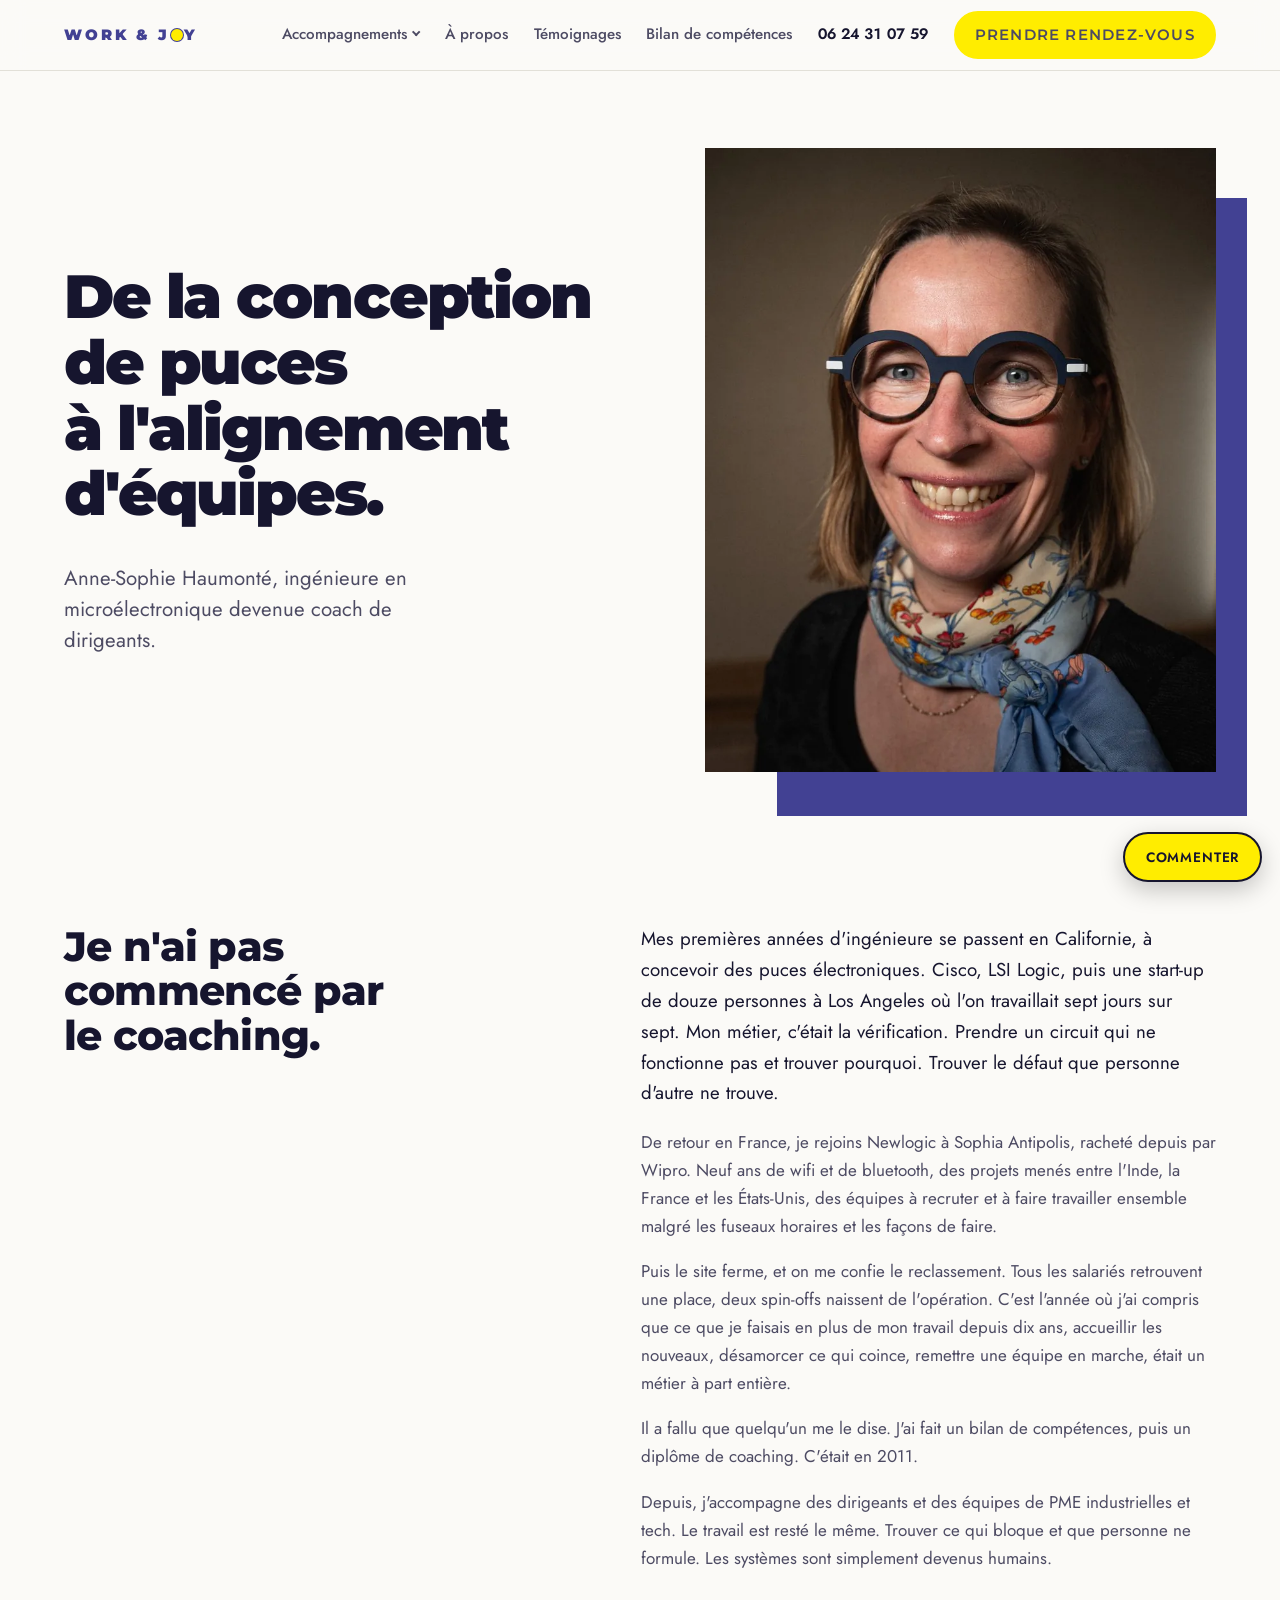
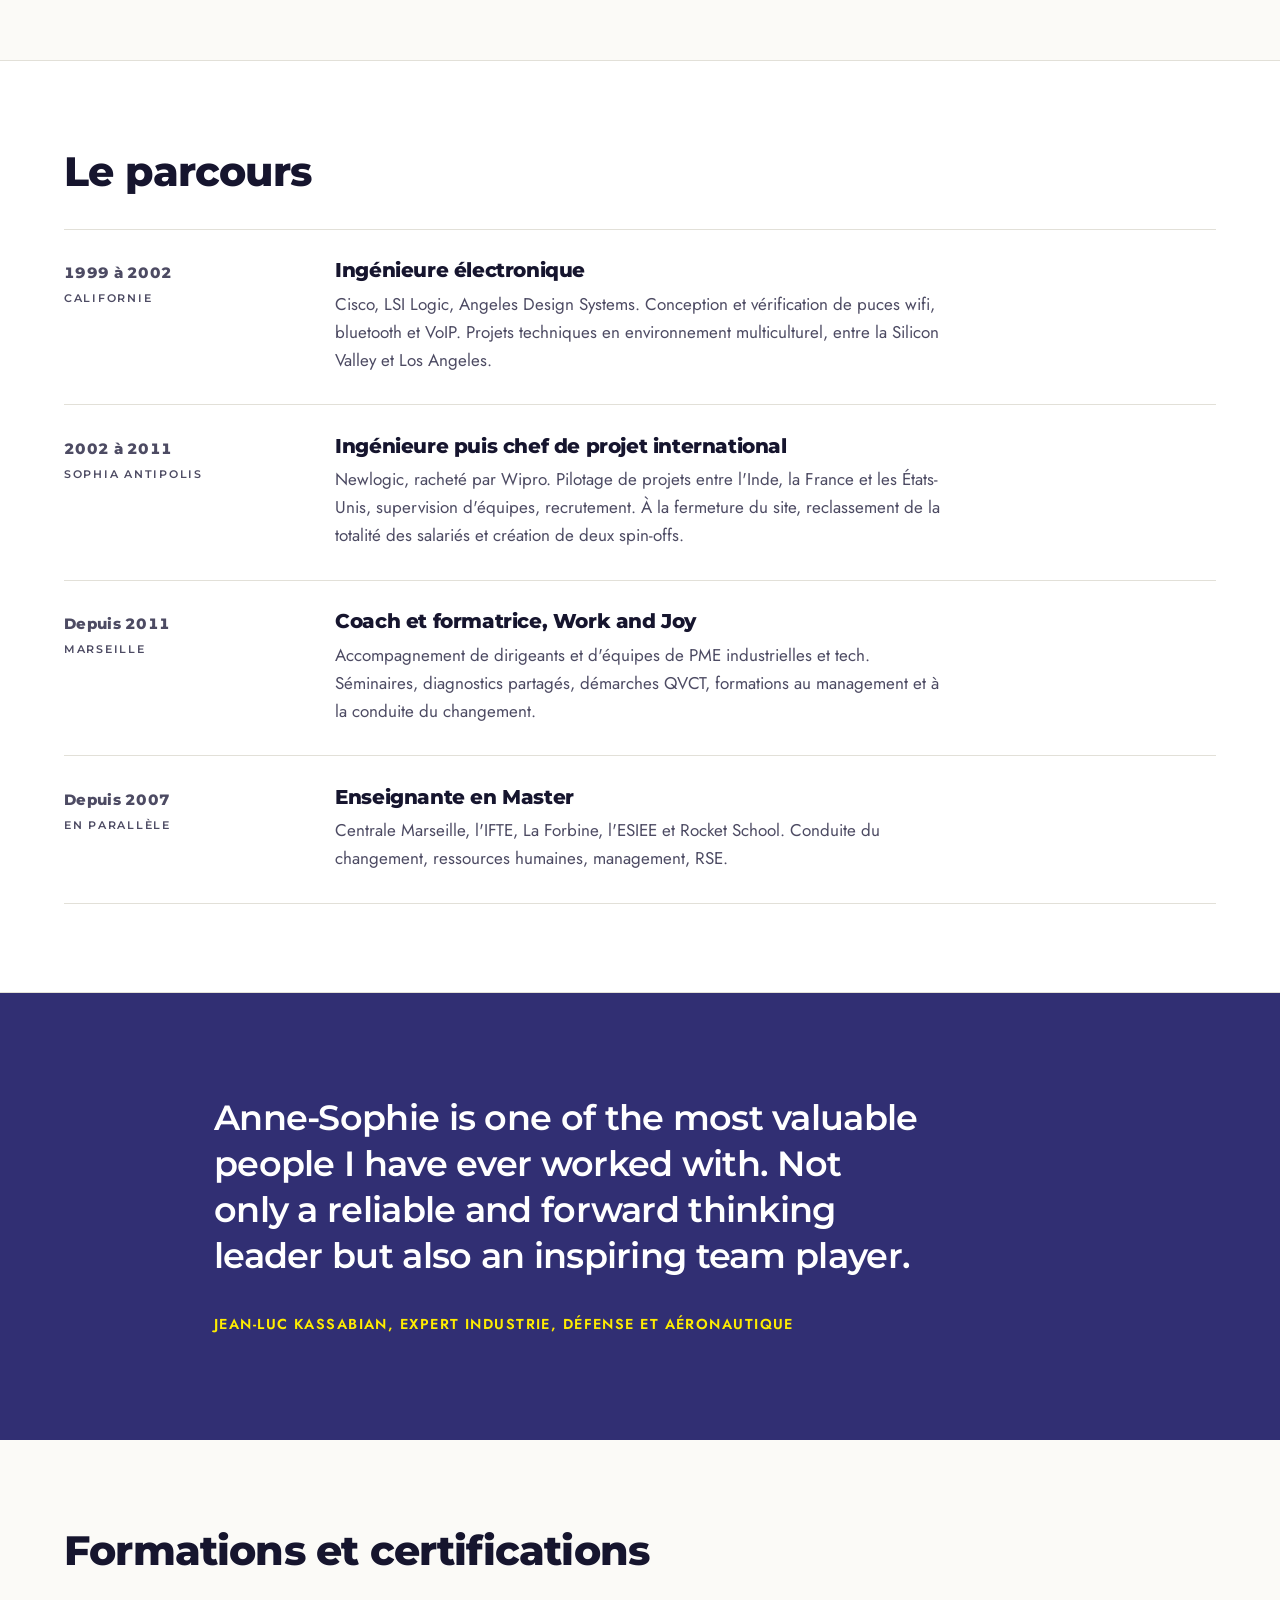
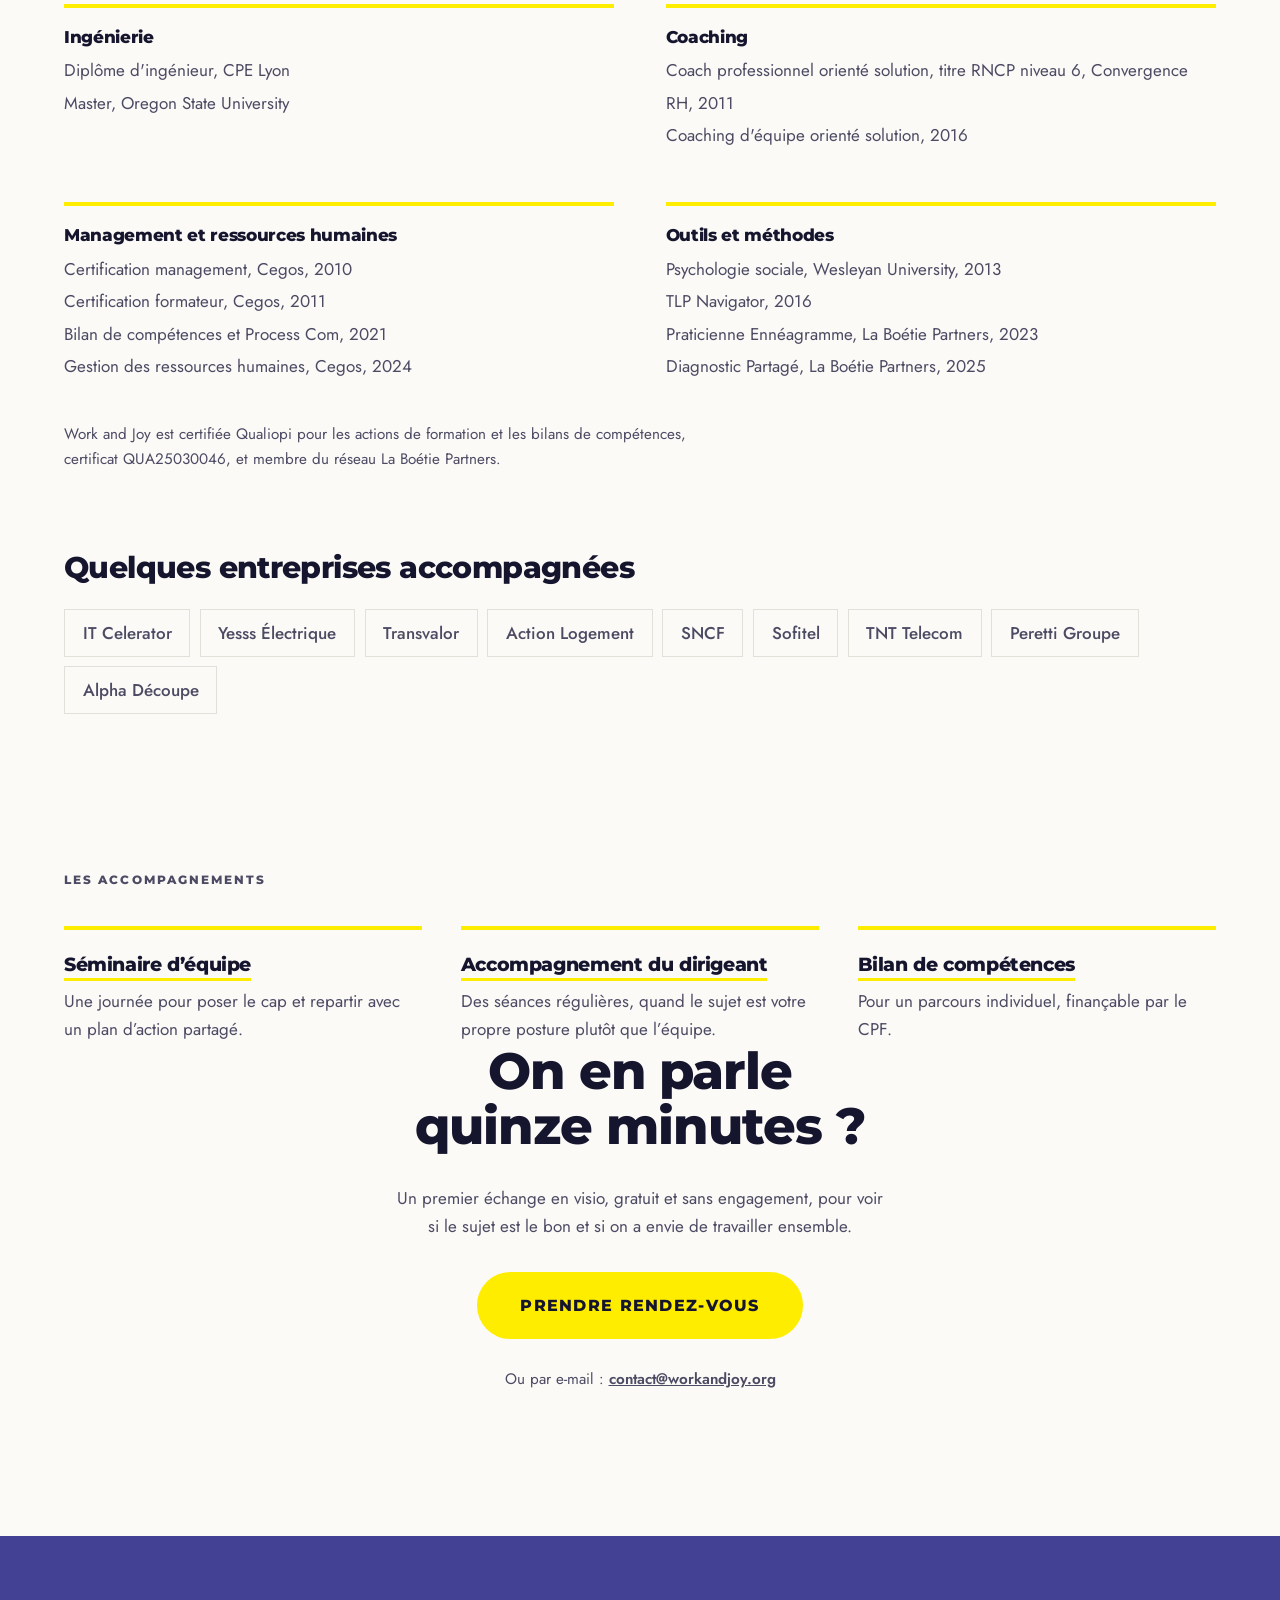
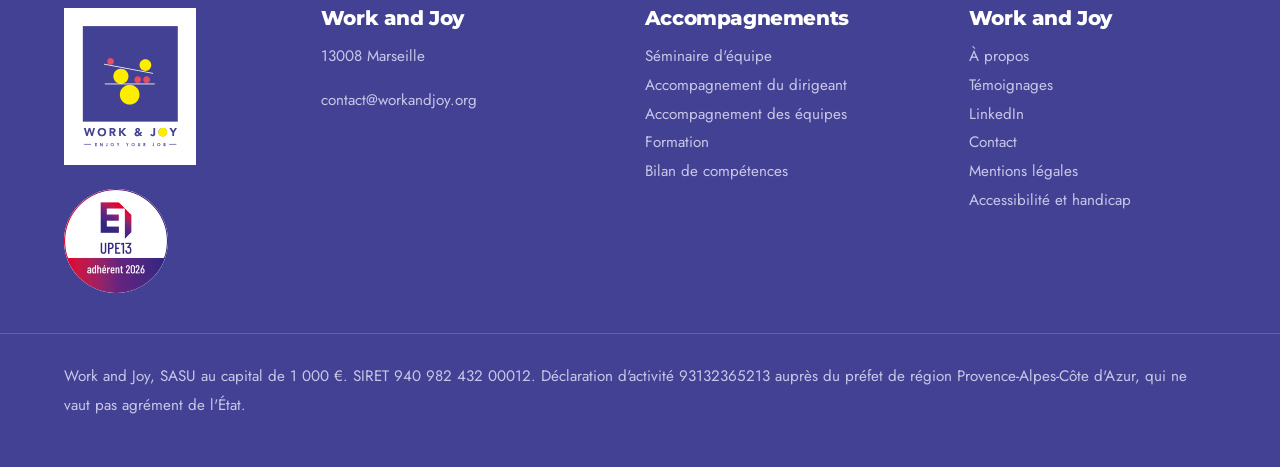
==== site/a-propos/index.html @ a4b5a4bf "Site Work and Joy, état au 10 novembre" ====
<!DOCTYPE html>
<html lang="fr">
<head>
<meta charset="utf-8">
<meta name="viewport" content="width=device-width, initial-scale=1">
<title>Anne-Sophie Haumonté, ingénieure devenue coach | Work and Joy</title>
<meta name="description" content="Douze ans de conception de puces électroniques en Californie et à Sophia Antipolis, puis quinze ans à accompagner des dirigeants et des équipes de PME industrielles et tech.">
<link rel="canonical" href="https://www.workandjoy.org/a-propos/">
<link rel="icon" href="../favicon.svg" type="image/svg+xml">
<link rel="icon" href="../favicon.ico" sizes="32x32">
<link rel="apple-touch-icon" href="../apple-touch-icon.png">
<meta property="og:type" content="website">
<meta property="og:site_name" content="Work and Joy">
<meta property="og:locale" content="fr_FR">
<meta property="og:title" content="Anne-Sophie Haumonté, ingénieure devenue coach | Work and Joy">
<meta property="og:description" content="Douze ans de conception de puces électroniques en Californie et à Sophia Antipolis, puis quinze ans à accompagner des dirigeants et des équipes de PME industrielles et tech.">
<meta property="og:url" content="https://www.workandjoy.org/a-propos/">
<meta property="og:image" content="https://www.workandjoy.org/assets/img/og.jpg">
<meta property="og:image:width" content="1200">
<meta property="og:image:height" content="630">
<meta property="og:image:alt" content="Work and Joy, accompagnement des dirigeants et des équipes de PME industrielles et tech">
<meta name="twitter:card" content="summary_large_image">
<link rel="stylesheet" href="../assets/css/style.css">
<link rel="preload" href="../assets/fonts/montserrat-latin-900-normal.woff2" as="font" type="font/woff2" crossorigin>
<link rel="preload" href="../assets/fonts/jost-latin-400-normal.woff2" as="font" type="font/woff2" crossorigin>
<script type="application/ld+json">
{
  "@context": "https://schema.org",
  "@type": "BreadcrumbList",
  "itemListElement": [
    {
      "@type": "ListItem",
      "position": 1,
      "name": "Accueil",
      "item": "https://www.workandjoy.org/"
    },
    {
      "@type": "ListItem",
      "position": 2,
      "name": "À propos",
      "item": "https://www.workandjoy.org/a-propos/"
    }
  ]
}
</script>
</head>
<body>

<a class="skip" href="#contenu">Aller au contenu</a>

<header class="nav">
  <div class="nav__in">
    <a class="mark" href="../" aria-label="Work and Joy, accueil">
      <span>WORK</span><span class="mark__amp">&amp;</span><span>J<span class="mark__o"></span>Y</span>
    </a>
    <input type="checkbox" id="menu" class="nav__toggle">
    <label for="menu" class="nav__burger" aria-hidden="true"><span></span><span></span><span></span></label>
    <nav class="nav__links">
      <details class="drop">
        <summary>Accompagnements</summary>
        <div class="drop__panel">
          <a href="../seminaire-equipe/">Séminaire d'équipe<span>à partir d’une demi-journée, 2 000 € HT</span></a>
          <a href="../accompagnement-dirigeant/">Accompagnement du dirigeant<span>séances régulières, à partir de 3 mois</span></a>
          <a href="../accompagnement-equipes/">Accompagnement des équipes<span>3 à 4 sessions sur 4 à 6 mois</span></a>
          <a href="../formation-management/">Formation management<span>1 à 2 jours, sur mesure</span></a>
        </div>
      </details>
      <a href="../a-propos/" aria-current="page">À propos</a>
      <a href="../temoignages/">Témoignages</a>
      <a href="../bilan-de-competences/">Bilan de compétences</a>
      <a class="nav__tel" href="tel:+33624310759">06 24 31 07 59</a>
      <a class="btn btn--sm" href="#contact">Prendre rendez-vous</a>
    </nav>
  </div>
</header>
<script>addEventListener("click",function(e){document.querySelectorAll("nav details[open]").forEach(function(d){if(!d.contains(e.target))d.open=false})})</script>

<main id="contenu">

  <!-- Ouverture -->
  <section class="hero hero--about">
    <div class="hero__copy">
      <h1>De la conception de puces<br>à l'alignement d'équipes.</h1>
      <p class="lede">Anne-Sophie Haumonté, ingénieure en microélectronique devenue coach de dirigeants.</p>
    </div>
    <div class="hero__media">
      <picture>
        <source srcset="../assets/img/portrait-histoire.webp" type="image/webp">
        <img src="../assets/img/portrait-histoire.jpg" width="900" height="1100" alt="Anne-Sophie Haumonté" fetchpriority="high">
      </picture>
    </div>
  </section>

  <!-- Le récit -->
  <section class="recit">
    <h2>Je n'ai pas commencé par le coaching.</h2>
    <div class="recit__col">
      <p>Mes premières années d'ingénieure se passent en Californie, à concevoir des puces électroniques. Cisco, LSI Logic, puis une start-up de douze personnes à Los Angeles où l'on travaillait sept jours sur sept. Mon métier, c'était la vérification. Prendre un circuit qui ne fonctionne pas et trouver pourquoi. Trouver le défaut que personne d'autre ne trouve.</p>
      <p>De retour en France, je rejoins Newlogic à Sophia Antipolis, racheté depuis par Wipro. Neuf ans de wifi et de bluetooth, des projets menés entre l'Inde, la France et les États-Unis, des équipes à recruter et à faire travailler ensemble malgré les fuseaux horaires et les façons de faire.</p>
      <p>Puis le site ferme, et on me confie le reclassement. Tous les salariés retrouvent une place, deux spin-offs naissent de l'opération. C'est l'année où j'ai compris que ce que je faisais en plus de mon travail depuis dix ans, accueillir les nouveaux, désamorcer ce qui coince, remettre une équipe en marche, était un métier à part entière.</p>
      <p>Il a fallu que quelqu'un me le dise. J'ai fait un bilan de compétences, puis un diplôme de coaching. C'était en 2011.</p>
      <p>Depuis, j'accompagne des dirigeants et des équipes de PME industrielles et tech. Le travail est resté le même. Trouver ce qui bloque et que personne ne formule. Les systèmes sont simplement devenus humains.</p>
    </div>
  </section>

  <!-- Parcours -->
  <section class="parcours">
    <h2>Le parcours</h2>
    <ol class="chrono">
      <li>
        <p class="chrono__when">1999 à 2002<span>Californie</span></p>
        <div>
          <h3>Ingénieure électronique</h3>
          <p>Cisco, LSI Logic, Angeles Design Systems. Conception et vérification de puces wifi, bluetooth et VoIP. Projets techniques en environnement multiculturel, entre la Silicon Valley et Los Angeles.</p>
        </div>
      </li>
      <li>
        <p class="chrono__when">2002 à 2011<span>Sophia Antipolis</span></p>
        <div>
          <h3>Ingénieure puis chef de projet international</h3>
          <p>Newlogic, racheté par Wipro. Pilotage de projets entre l'Inde, la France et les États-Unis, supervision d'équipes, recrutement. À la fermeture du site, reclassement de la totalité des salariés et création de deux spin-offs.</p>
        </div>
      </li>
      <li>
        <p class="chrono__when">Depuis 2011<span>Marseille</span></p>
        <div>
          <h3>Coach et formatrice, Work and Joy</h3>
          <p>Accompagnement de dirigeants et d'équipes de PME industrielles et tech. Séminaires, diagnostics partagés, démarches QVCT, formations au management et à la conduite du changement.</p>
        </div>
      </li>
      <li>
        <p class="chrono__when">Depuis 2007<span>en parallèle</span></p>
        <div>
          <h3>Enseignante en Master</h3>
          <p>Centrale Marseille, l'IFTE, La Forbine, l'ESIEE et Rocket School. Conduite du changement, ressources humaines, management, RSE.</p>
        </div>
      </li>
    </ol>
  </section>

  <!-- Témoignage -->
  <section class="quote">
    <blockquote>
      <p>Anne-Sophie is one of the most valuable people I have ever worked with. Not only a reliable and forward thinking leader but also an inspiring team player.</p>
      <footer>Jean-Luc Kassabian, expert Industrie, Défense et Aéronautique</footer>
    </blockquote>
  </section>

  <!-- Formations -->
  <section class="formations">
    <h2>Formations et certifications</h2>
    <div class="form__grid">
      <div>
        <h3>Ingénierie</h3>
        <p>Diplôme d'ingénieur, CPE Lyon<br>Master, Oregon State University</p>
      </div>
      <div>
        <h3>Coaching</h3>
        <p>Coach professionnel orienté solution, titre RNCP niveau 6, Convergence RH, 2011<br>Coaching d'équipe orienté solution, 2016</p>
      </div>
      <div>
        <h3>Management et ressources humaines</h3>
        <p>Certification management, Cegos, 2010<br>Certification formateur, Cegos, 2011<br>Bilan de compétences et Process Com, 2021<br>Gestion des ressources humaines, Cegos, 2024</p>
      </div>
      <div>
        <h3>Outils et méthodes</h3>
        <p>Psychologie sociale, Wesleyan University, 2013<br>TLP Navigator, 2016<br>Praticienne Ennéagramme, La Boétie Partners, 2023<br>Diagnostic Partagé, La Boétie Partners, 2025</p>
      </div>
    </div>
    <p class="formations__note">Work and Joy est certifiée Qualiopi pour les actions de formation et les bilans de compétences, certificat QUA25030046, et membre du réseau La Boétie Partners.</p>
  </section>

  <!-- Clients -->
  <section class="clients">
    <h2>Quelques entreprises accompagnées</h2>
    <ul>
      <li>IT Celerator</li>
      <li>Yesss Électrique</li>
      <li>Transvalor</li>
      <li>Action Logement</li>
      <li>SNCF</li>
      <li>Sofitel</li>
      <li>TNT Telecom</li>
      <li>Peretti Groupe</li>
      <li>Alpha Découpe</li>
    </ul>
  </section>

  <!-- CTA -->
  <section class="voisins">
    <h2>Les accompagnements</h2>
    <div class="temps"><div class="temps__item"><h3><a href="../seminaire-equipe/">Séminaire d’équipe</a></h3><p>Une journée pour poser le cap et repartir avec un plan d’action partagé.</p></div><div class="temps__item"><h3><a href="../accompagnement-dirigeant/">Accompagnement du dirigeant</a></h3><p>Des séances régulières, quand le sujet est votre propre posture plutôt que l’équipe.</p></div><div class="temps__item"><h3><a href="../bilan-de-competences/">Bilan de compétences</a></h3><p>Pour un parcours individuel, finançable par le CPF.</p></div></div>
  </section>

  <section class="final" id="contact">
    <h2>On en parle quinze minutes ?</h2>
    <p>Un premier échange en visio, gratuit et sans engagement, pour voir si le sujet est le bon et si on a envie de travailler ensemble.</p>
    <a class="btn btn--lg" href="https://bookings.cloud.microsoft/bookwithme/user/a25ae09279404c6988d7f9df4378557e@workandjoy.org/meetingtype/o_2nV1khmUG8mVr6vYahlA2?anonymous&amp;ismsaljsauthenabled&amp;ep=mcard">Prendre rendez-vous</a>
    <p class="final__alt">Ou par e-mail : <a href="mailto:contact@workandjoy.org">contact@workandjoy.org</a></p>
  </section>

</main>

<footer class="foot">
  <div class="foot__in">
    <div class="foot__brand">
      <img class="foot__logo" src="../assets/img/logo.svg" width="160" height="197" alt="Work and Joy" loading="lazy">
      <img class="foot__upe13" src="../assets/img/upe13-adherent-2026.png" width="200" height="200" alt="UPE13, adhérent 2026" loading="lazy">
    </div>
    <div class="foot__col">
      <h3>Work and Joy</h3>
      <p>13008 Marseille</p>
      <p><a href="mailto:contact@workandjoy.org">contact@workandjoy.org</a></p>
    </div>
    <div class="foot__col">
      <h3>Accompagnements</h3>
      <p>
        <a href="../seminaire-equipe/">Séminaire d'équipe</a><br>
        <a href="../accompagnement-dirigeant/">Accompagnement du dirigeant</a><br>
        <a href="../accompagnement-equipes/">Accompagnement des équipes</a><br>
        <a href="../formation-management/">Formation</a><br>
        <a href="../bilan-de-competences/">Bilan de compétences</a>
      </p>
    </div>
    <div class="foot__col">
      <h3>Work and Joy</h3>
      <p>
        <a href="./">À propos</a><br>
        <a href="../temoignages/">Témoignages</a><br>
        <a href="https://www.linkedin.com/">LinkedIn</a><br>
        <a href="../contact/">Contact</a><br>
        <a href="../mentions-legales/">Mentions légales</a><br>
        <a href="../accessibilite-et-handicap/">Accessibilité et handicap</a>
      </p>
    </div>
  </div>
  <p class="foot__legal">Work and Joy, SASU au capital de 1 000 €. SIRET 940 982 432 00012. Déclaration d'activité 93132365213 auprès du préfet de région Provence-Alpes-Côte d'Azur, qui ne vaut pas agrément de l'État.</p>
</footer>

<script defer src="../assets/js/review.js"></script>
</body>
</html>
---- site/assets/css/style.css ----
/* Polices auto-hébergées. Montserrat remplace Avenir, Jost remplace Century Gothic.
   Hébergées localement plutôt que via le CDN Google, pour éviter le transfert d'IP
   vers Google que le RGPD sanctionne, et pour ne dépendre de personne. */
@font-face{font-family:'Montserrat';font-style:normal;font-weight:600;font-display:swap;src:url('../fonts/montserrat-latin-600-normal.woff2') format('woff2');unicode-range:U+0000-00FF,U+0131,U+0152-0153,U+02BB-02BC,U+02C6,U+02DA,U+02DC,U+0304,U+0308,U+0329,U+2000-206F,U+20AC,U+2122,U+2191,U+2193,U+2212,U+2215,U+FEFF,U+FFFD;}
@font-face{font-family:'Montserrat';font-style:normal;font-weight:800;font-display:swap;src:url('../fonts/montserrat-latin-800-normal.woff2') format('woff2');unicode-range:U+0000-00FF,U+0131,U+0152-0153,U+02BB-02BC,U+02C6,U+02DA,U+02DC,U+0304,U+0308,U+0329,U+2000-206F,U+20AC,U+2122,U+2191,U+2193,U+2212,U+2215,U+FEFF,U+FFFD;}
@font-face{font-family:'Montserrat';font-style:normal;font-weight:900;font-display:swap;src:url('../fonts/montserrat-latin-900-normal.woff2') format('woff2');unicode-range:U+0000-00FF,U+0131,U+0152-0153,U+02BB-02BC,U+02C6,U+02DA,U+02DC,U+0304,U+0308,U+0329,U+2000-206F,U+20AC,U+2122,U+2191,U+2193,U+2212,U+2215,U+FEFF,U+FFFD;}
@font-face{font-family:'Jost';font-style:normal;font-weight:400;font-display:swap;src:url('../fonts/jost-latin-400-normal.woff2') format('woff2');unicode-range:U+0000-00FF,U+0131,U+0152-0153,U+02BB-02BC,U+02C6,U+02DA,U+02DC,U+0304,U+0308,U+0329,U+2000-206F,U+20AC,U+2122,U+2191,U+2193,U+2212,U+2215,U+FEFF,U+FFFD;}
@font-face{font-family:'Jost';font-style:normal;font-weight:500;font-display:swap;src:url('../fonts/jost-latin-500-normal.woff2') format('woff2');unicode-range:U+0000-00FF,U+0131,U+0152-0153,U+02BB-02BC,U+02C6,U+02DA,U+02DC,U+0304,U+0308,U+0329,U+2000-206F,U+20AC,U+2122,U+2191,U+2193,U+2212,U+2215,U+FEFF,U+FFFD;}
@font-face{font-family:'Jost';font-style:normal;font-weight:600;font-display:swap;src:url('../fonts/jost-latin-600-normal.woff2') format('woff2');unicode-range:U+0000-00FF,U+0131,U+0152-0153,U+02BB-02BC,U+02C6,U+02DA,U+02DC,U+0304,U+0308,U+0329,U+2000-206F,U+20AC,U+2122,U+2191,U+2193,U+2212,U+2215,U+FEFF,U+FFFD;}

/* Work and Joy
   Charte : violet #424193, jaune #FFED00, corail #E94B63 (valeurs lues dans le logo vectoriel).
   Accent unique de la page : le jaune. Le corail n'apparait que dans le logo.
   Rayons : tout est carré, sauf les boutons qui sont en pilule.
   Polices : Montserrat remplace Avenir, Jost remplace Century Gothic. */

:root {
  --violet: #424193;
  --violet-dark: #312f73;
  --jaune: #ffed00;
  --corail: #e94b63;

  --bg: #fbfaf7;
  --surface: #ffffff;
  --ink: #16152e;
  --ink-soft: #4d4b63;
  --rule: #e2e0d8;

  --on-violet: #ffffff;
  --on-violet-soft: #c9c7e8;

  --display: "Montserrat", system-ui, sans-serif;
  --text: "Jost", system-ui, sans-serif;

  --pad: clamp(1.25rem, 5vw, 5rem);
  --gap: clamp(2.5rem, 6vw, 5rem);
  --max: 1320px;
}

@media (prefers-color-scheme: dark) {
  :root {
    --bg: #0f0e1d;
    --surface: #1a1931;
    --ink: #f2f1f6;
    --ink-soft: #a8a6bd;
    --rule: #2e2c4c;
    --violet: #5b59b8;
    --violet-dark: #46448f;
  }
}

*, *::before, *::after { box-sizing: border-box; }

html { -webkit-text-size-adjust: 100%; }
@media (prefers-reduced-motion: no-preference) { html { scroll-behavior: smooth; } }

body {
  margin: 0;
  background: var(--bg);
  color: var(--ink);
  font-family: var(--text);
  font-size: clamp(1rem, 0.95rem + 0.2vw, 1.0625rem);
  line-height: 1.65;
  -webkit-font-smoothing: antialiased;
}

img { max-width: 100%; height: auto; display: block; }

h1, h2, h3, h4 {
  font-family: var(--display);
  font-weight: 800;
  line-height: 1.08;
  letter-spacing: -0.02em;
  margin: 0 0 0.6em;
  text-wrap: balance;
}

p { margin: 0 0 1em; }
p:last-child { margin-bottom: 0; }

a { color: inherit; }

.skip {
  position: absolute; left: -9999px;
  background: var(--jaune); color: #16152e; padding: 0.75rem 1.25rem; z-index: 99;
}
.skip:focus { left: 1rem; top: 1rem; }

:focus-visible { outline: 3px solid var(--violet); outline-offset: 3px; }
@media (prefers-color-scheme: dark) { :focus-visible { outline-color: var(--jaune); } }

/* ---------- wordmark ---------- */

.mark {
  font-family: var(--display);
  font-weight: 900;
  font-size: 0.95rem;
  letter-spacing: 0.2em;
  color: var(--violet);
  text-decoration: none;
  display: flex;
  align-items: center;
  gap: 0.45em;
  white-space: nowrap;
}
.mark__amp { color: var(--violet); }
.mark__o {
  display: inline-block;
  width: 0.78em; height: 0.78em;
  background: var(--jaune);
  border-radius: 50%;
  margin: 0 0.06em -0.02em;
  box-shadow: 0 0 0 1px var(--violet);
}
@media (prefers-color-scheme: dark) { .mark, .mark__amp { color: var(--ink); } }

/* ---------- nav ---------- */

.nav {
  position: sticky; top: 0; z-index: 50;
  background: color-mix(in srgb, var(--bg) 88%, transparent);
  backdrop-filter: blur(12px);
  border-bottom: 1px solid var(--rule);
}
.nav__in {
  max-width: var(--max); margin: 0 auto;
  padding: 0 var(--pad);
  height: 70px;
  display: flex; align-items: center; justify-content: space-between; gap: 1.5rem;
}
.nav__links { display: flex; align-items: center; gap: clamp(1rem, 2vw, 1.9rem); }
.nav__links a {
  font-size: 0.95rem; font-weight: 500; text-decoration: none; color: var(--ink-soft);
  transition: color 0.2s;
}
.nav__links a:hover { color: var(--ink); }
.nav__links a { white-space: nowrap; }
.nav__tel {
  font-variant-numeric: tabular-nums;
  font-weight: 600 !important; color: var(--ink) !important;
}
/* entre le burger et les grands écrans, la barre est déjà pleine :
   le téléphone s’efface, il reste dans le menu déroulant et sur la page contact */
@media (max-width: 1200px) and (min-width: 921px) { .nav__tel { display: none; } }
.nav__toggle, .nav__burger { display: none; }

@media (max-width: 920px) {
  .nav__burger {
    display: flex; flex-direction: column; justify-content: center; gap: 5px;
    width: 44px; height: 44px; cursor: pointer; padding: 0 9px;
  }
  .nav__burger span { height: 2px; background: var(--ink); transition: transform 0.25s, opacity 0.25s; }
  .nav__links {
    display: none;
    position: absolute; left: 0; right: 0; top: 70px;
    flex-direction: column; align-items: stretch; gap: 0;
    background: var(--surface);
    border-bottom: 1px solid var(--rule);
    padding: 0.5rem var(--pad) 1.5rem;
  }
  .nav__links a { padding: 0.85rem 0; border-bottom: 1px solid var(--rule); }
  .nav__links .btn { margin-top: 1rem; border-bottom: 0; text-align: center; }
  .nav__toggle:checked ~ .nav__links { display: flex; }
  .nav__toggle:checked ~ .nav__burger span:nth-child(1) { transform: translateY(7px) rotate(45deg); }
  .nav__toggle:checked ~ .nav__burger span:nth-child(2) { opacity: 0; }
  .nav__toggle:checked ~ .nav__burger span:nth-child(3) { transform: translateY(-7px) rotate(-45deg); }
}

/* ---------- boutons ---------- */

.btn {
  display: inline-block;
  font-family: var(--display);
  font-weight: 800;
  font-size: 0.9rem;
  letter-spacing: 0.08em;
  text-transform: uppercase;
  text-decoration: none;
  padding: 0.95rem 1.8rem;
  border-radius: 999px;
  background: var(--jaune);
  color: #16152e;
  border: 2px solid var(--jaune);
  white-space: nowrap;
  transition: transform 0.15s, background 0.2s, border-color 0.2s;
}
.btn:hover { background: #ffe000; border-color: #ffe000; }
.btn:active { transform: translateY(1px); }
.btn--sm { padding: 0.6rem 1.2rem; font-size: 0.78rem; }
.btn--lg { padding: 1.15rem 2.6rem; font-size: 1rem; }
.btn--ghost { background: transparent; border-color: currentColor; color: var(--ink); }
.btn--ghost:hover { background: var(--ink); border-color: var(--ink); color: var(--bg); }

.actions { display: flex; flex-wrap: wrap; gap: 0.9rem; margin-top: 2.2rem; }

.link {
  font-weight: 600;
  text-decoration: none;
  border-bottom: 3px solid var(--jaune);
  padding-bottom: 1px;
}
.link:hover { border-bottom-color: var(--violet); }

/* ---------- hero : split asymétrique ---------- */

.hero {
  max-width: var(--max); margin: 0 auto;
  padding: clamp(2.5rem, 6vw, 5.5rem) var(--pad) clamp(3rem, 7vw, 6rem);
  display: grid;
  grid-template-columns: 1.05fr 0.95fr;
  gap: var(--gap);
  align-items: center;
}
.hero h1 {
  font-size: clamp(2.5rem, 6.4vw, 4.6rem);
  font-weight: 900;
  letter-spacing: -0.035em;
}
.lede {
  font-size: clamp(1.1rem, 1.6vw, 1.35rem);
  color: var(--ink-soft);
  max-width: 34ch;
  line-height: 1.5;
}
.hero__media { position: relative; }
.hero__media::before {
  content: "";
  position: absolute;
  inset: 8% -6% -7% 14%;
  background: var(--violet);
}
.hero__media picture, .story__media picture { display: block; }
.hero__media img { position: relative; width: 100%; object-fit: cover; }

@media (max-width: 860px) {
  .hero { grid-template-columns: 1fr; padding-top: 2rem; }
  /* le texte passe en premier : sur un téléphone, le portrait seul remplissait
     tout le premier écran et repoussait le titre et les boutons sous la ligne de flottaison */
  .hero__media { max-width: 420px; margin-top: 2.5rem; }
  .hero__media::before { inset: 6% -5% -6% 10%; }
  .lede { max-width: none; }
}

/* ---------- bande de preuve ---------- */

.proof { background: var(--violet); color: var(--on-violet); }
.proof__grid {
  max-width: var(--max); margin: 0 auto;
  padding: clamp(2.5rem, 4vw, 3.5rem) var(--pad);
  list-style: none;
  display: grid;
  grid-template-columns: repeat(4, 1fr);
  gap: 2rem clamp(1.5rem, 3vw, 3rem);
}
.proof__grid li { display: flex; flex-direction: column; gap: 0.35rem; }
.proof__grid b {
  font-family: var(--display); font-weight: 900;
  font-size: clamp(2rem, 3.6vw, 3rem);
  line-height: 1;
  color: var(--jaune);
  font-variant-numeric: tabular-nums;
}
.proof__grid span { font-size: 0.95rem; color: var(--on-violet-soft); line-height: 1.4; }
@media (max-width: 760px) { .proof__grid { grid-template-columns: repeat(2, 1fr); } }

/* ---------- histoire : éditorial ---------- */

.story {
  max-width: var(--max); margin: 0 auto;
  padding: clamp(4rem, 9vw, 7.5rem) var(--pad);
  display: grid;
  grid-template-columns: 1.25fr 0.75fr;
  gap: var(--gap);
  align-items: start;
}
.story h2 { font-size: clamp(1.8rem, 3.4vw, 2.9rem); max-width: 18ch; }
.story__text p { max-width: 58ch; color: var(--ink-soft); }
.story__text p:first-of-type { color: var(--ink); font-size: 1.1em; }
.story__media { margin: 0; }
.story__media img { width: 100%; }
@media (max-width: 860px) {
  .story { grid-template-columns: 1fr; }
  .story__media { max-width: 360px; }
}

/* ---------- offres : bento 4 cellules ---------- */

.offres {
  max-width: var(--max); margin: 0 auto;
  padding: 0 var(--pad) clamp(4rem, 9vw, 7rem);
}
.offres__title { font-size: clamp(1.8rem, 3.4vw, 2.9rem); max-width: 16ch; margin-bottom: 2.5rem; }
.bento {
  display: grid;
  grid-template-columns: 1.9fr 1.1fr;
  gap: 1px;
  background: var(--rule);
  border: 1px solid var(--rule);
}
.cell {
  background: var(--surface);
  padding: clamp(1.75rem, 3vw, 2.75rem);
  display: flex; flex-direction: column;
}
.cell h3 { font-size: clamp(1.25rem, 2vw, 1.65rem); }
.cell p { color: var(--ink-soft); max-width: 46ch; }
.cell--fill { background: var(--violet); color: var(--on-violet); }
.cell--fill p { color: var(--on-violet-soft); }
.cell--tint {
  background:
    radial-gradient(60% 90% at 88% 10%, color-mix(in srgb, var(--jaune) 26%, transparent), transparent 70%),
    var(--surface);
}
.bento > .cell:nth-child(3) { grid-column: 1; }
.bento > .cell:nth-child(4) { grid-column: 2; }
.bento > .cell:nth-child(1) { grid-column: 1; }
.bento > .cell:nth-child(2) { grid-column: 2; }

.specs { margin: auto 0 0; padding-top: 1.75rem; display: grid; gap: 0.5rem; }
.specs > div { display: flex; gap: 0.75rem; align-items: baseline; }
.specs dt {
  font-family: var(--display); font-weight: 800;
  font-size: 0.68rem; letter-spacing: 0.16em; text-transform: uppercase;
  min-width: 5.5rem; opacity: 0.72;
}
.specs dd { margin: 0; font-weight: 500; }

.offres__note {
  margin-top: 1.5rem; font-size: 0.95rem; color: var(--ink-soft); max-width: 70ch;
}

@media (max-width: 860px) {
  .bento { grid-template-columns: 1fr; }
  .bento > .cell { grid-column: 1 !important; }
}

/* ---------- méthode : trois temps ---------- */

.methode {
  background: var(--surface);
  border-top: 1px solid var(--rule);
  border-bottom: 1px solid var(--rule);
}
.methode > h2 {
  max-width: var(--max); margin: 0 auto;
  padding: clamp(3.5rem, 7vw, 5.5rem) var(--pad) 0;
  font-size: clamp(1.8rem, 3.4vw, 2.9rem);
}
.temps {
  max-width: var(--max); margin: 0 auto;
  padding: 2.5rem var(--pad) clamp(3.5rem, 7vw, 5.5rem);
  display: grid; grid-template-columns: repeat(3, 1fr);
  gap: clamp(1.75rem, 3vw, 3.5rem);
}
.temps__item { border-top: 4px solid var(--jaune); padding-top: 1.5rem; }
.temps__item h3 { font-size: 1.2rem; }
.temps__item p { color: var(--ink-soft); margin: 0; }
@media (max-width: 760px) { .temps { grid-template-columns: 1fr; } }

/* ---------- voisinage : passerelles entre les pages ---------- */

.voisins {
  max-width: var(--max); margin: 0 auto;
  padding: clamp(3.5rem, 7vw, 5rem) var(--pad) 0;
}
.voisins > h2 {
  font-size: 0.72rem; letter-spacing: 0.18em; text-transform: uppercase;
  color: var(--ink-soft); margin-bottom: 0.5rem;
}
.voisins .temps { padding-inline: 0; max-width: none; padding-bottom: 0; padding-top: 2rem; }
.temps__item h3 a {
  color: inherit; text-decoration: none;
  border-bottom: 3px solid var(--jaune); padding-bottom: 2px;
}
.temps__item h3 a:hover { border-bottom-color: var(--violet); }

/* ---------- témoignage ---------- */

.quote { background: var(--violet-dark); color: var(--on-violet); }
.quote blockquote {
  max-width: 980px; margin: 0 auto;
  padding: clamp(4rem, 8vw, 6.5rem) var(--pad);
}
.quote p {
  font-family: var(--display);
  font-weight: 600;
  font-size: clamp(1.4rem, 3vw, 2.2rem);
  line-height: 1.3;
  letter-spacing: -0.02em;
  text-wrap: balance;
}
.quote footer {
  margin-top: 1.75rem;
  font-size: 0.9rem; letter-spacing: 0.1em; text-transform: uppercase;
  color: var(--jaune); font-weight: 600;
}

/* ---------- crédibilité ---------- */

.creds {
  max-width: var(--max); margin: 0 auto;
  padding: clamp(3.5rem, 7vw, 6rem) var(--pad);
  display: grid; grid-template-columns: 180px 1fr;
  gap: var(--gap); align-items: start;
}
/* Charte Qualiopi : le logo reste dans son cartouche blanc quel que soit le fond,
   et la mention obligatoire l’accompagne, mot pour mot, juste en dessous,
   dans un corps légèrement plus petit que le « processus certifié » du logo. */
.creds__cert { display: grid; gap: 0.9rem; justify-items: start; }
.creds__badge { width: 170px; background: #fff; padding: 12px; }
.creds__mention {
  max-width: 180px; margin: 0;
  font-size: 0.7rem; line-height: 1.55; color: var(--ink-soft);
}
.creds__mention strong {
  display: block; margin-top: 0.3rem;
  font-weight: 600; letter-spacing: 0.04em; text-transform: uppercase;
  color: var(--violet);
}
@media (prefers-color-scheme: dark) { .creds__mention strong { color: var(--jaune); } }
.creds__list {
  list-style: none; margin: 0; padding: 0;
  display: grid; grid-template-columns: repeat(2, 1fr);
  gap: 1.5rem clamp(2rem, 4vw, 4rem);
  color: var(--ink-soft);
}
.creds__list strong { color: var(--ink); font-weight: 600; }
@media (max-width: 860px) {
  .creds { grid-template-columns: 1fr; gap: 2rem; }
  .creds__list { grid-template-columns: 1fr; }
}

/* ---------- CTA final ---------- */

.final {
  max-width: 780px; margin: 0 auto;
  padding: 0 var(--pad) clamp(4.5rem, 9vw, 7rem);
  text-align: center;
}
.final h2 { font-size: clamp(2rem, 4.5vw, 3.2rem); }
.final > p { color: var(--ink-soft); max-width: 50ch; margin-inline: auto; margin-bottom: 2rem; }
.final__alt { font-size: 0.95rem; margin-top: 1.75rem; }
.final__alt a { font-weight: 600; }

/* ---------- pied de page ---------- */

.foot { background: var(--violet); color: var(--on-violet); }
.foot__in {
  max-width: var(--max); margin: 0 auto;
  padding: clamp(3rem, 6vw, 4.5rem) var(--pad) 2.5rem;
  display: grid; grid-template-columns: 180px repeat(3, 1fr);
  gap: var(--gap);
}
/* le logo est violet sur fond transparent : il lui faut un fond clair pour exister */
.foot__brand { display: grid; gap: 1.5rem; justify-items: start; }
.foot__logo { width: 132px; background: #fff; padding: 14px; }
/* Le badge UPE13 a sa moitié haute transparente : sans disque blanc, le mot
   « UPE13 » disparaîtrait dans le violet. La charte interdit d’en changer les
   proportions, les couleurs et d’y ajouter un effet : on ne touche qu’au fond. */
.foot__upe13 { width: 104px; height: auto; background: #fff; border-radius: 50%; }
.foot h4 {
  font-size: 0.72rem; letter-spacing: 0.18em; text-transform: uppercase;
  color: var(--jaune); margin-bottom: 1rem;
}
.foot p { color: var(--on-violet-soft); font-size: 0.95rem; line-height: 1.9; }
.foot a { text-decoration: none; }
.foot a:hover { color: var(--jaune); }
.foot__legal {
  max-width: var(--max); margin: 0 auto;
  padding: 1.75rem var(--pad) 3rem;
  border-top: 1px solid rgb(255 255 255 / 0.18);
  font-size: 0.8rem; color: var(--on-violet-soft);
}
@media (max-width: 860px) {
  .foot__in { grid-template-columns: 1fr 1fr; }
  .foot__logo { width: 84px; }
  .foot__upe13 { width: 84px; }
}
@media (max-width: 520px) { .foot__in { grid-template-columns: 1fr; } }

/* Mouvement : volontairement limité aux états de survol et au défilement doux.
   Les apparitions au défilement (animation-timeline: view()) ont été retirées :
   elles masquent le contenu tant que l'animation n'a pas tourné, ce qui casse
   la page sur les navigateurs qui ne gèrent pas les timelines et dans les
   aperçus. À remettre seulement si le gain visuel le justifie. */

/* ======================================================================
   Page À propos
   ====================================================================== */

.hero--about { align-items: center; padding-bottom: clamp(2rem, 5vw, 4rem); }
.hero--about h1 { font-size: clamp(2.1rem, 5vw, 3.8rem); }

/* le récit : colonne de texte éditoriale, largeur de lecture tenue */
.recit {
  max-width: var(--max); margin: 0 auto;
  padding: clamp(3rem, 7vw, 5.5rem) var(--pad);
  display: grid; grid-template-columns: 1fr 1.15fr; gap: var(--gap);
  align-items: start;
}
.recit h2 { font-size: clamp(1.7rem, 3.2vw, 2.7rem); max-width: 14ch; margin: 0; }
.recit__col p { color: var(--ink-soft); max-width: 60ch; }
.recit__col p:first-child { color: var(--ink); font-size: 1.1em; }
@media (max-width: 860px) { .recit { grid-template-columns: 1fr; } }

/* chronologie */
.parcours {
  background: var(--surface);
  border-top: 1px solid var(--rule); border-bottom: 1px solid var(--rule);
}
.parcours h2 {
  max-width: var(--max); margin: 0 auto;
  padding: clamp(3.5rem, 7vw, 5.5rem) var(--pad) 0;
  font-size: clamp(1.7rem, 3.2vw, 2.7rem);
}
.chrono {
  max-width: var(--max); margin: 0 auto; list-style: none;
  padding: 2.25rem var(--pad) clamp(3.5rem, 7vw, 5.5rem);
}
.chrono li {
  display: grid; grid-template-columns: 220px 1fr; gap: clamp(1.5rem, 4vw, 4rem);
  padding: 1.9rem 0; border-top: 1px solid var(--rule);
}
.chrono li:last-child { border-bottom: 1px solid var(--rule); }
.chrono__when {
  font-family: var(--display); font-weight: 800;
  font-size: 0.95rem; letter-spacing: 0.02em; margin: 0; color: var(--violet);
  font-variant-numeric: tabular-nums;
}
.chrono__when span {
  display: block; margin-top: 0.3rem;
  font-weight: 600; font-size: 0.68rem; letter-spacing: 0.16em; text-transform: uppercase;
  color: var(--ink-soft);
}
.chrono h3 { font-size: 1.25rem; margin-bottom: 0.4em; }
.chrono p { color: var(--ink-soft); max-width: 62ch; margin: 0; }
@media (prefers-color-scheme: dark) { .chrono__when { color: var(--jaune); } }
@media (max-width: 760px) { .chrono li { grid-template-columns: 1fr; gap: 0.9rem; } }

/* formations, regroupées en quatre blocs plutôt qu'en liste à filets */
.formations {
  max-width: var(--max); margin: 0 auto;
  padding: clamp(3.5rem, 7vw, 5.5rem) var(--pad) 0;
}
.formations h2 { font-size: clamp(1.7rem, 3.2vw, 2.7rem); margin-bottom: 2rem; }
.form__grid {
  display: grid; grid-template-columns: repeat(2, 1fr);
  gap: clamp(1.75rem, 4vw, 3.5rem);
}
.form__grid > div { border-top: 4px solid var(--jaune); padding-top: 1.25rem; }
.form__grid h3 { font-size: 1.05rem; margin-bottom: 0.5em; }
.form__grid p { color: var(--ink-soft); line-height: 1.9; margin: 0; }
.formations__note { margin-top: 2.5rem; color: var(--ink-soft); font-size: 0.95rem; max-width: 70ch; }
@media (max-width: 760px) { .form__grid { grid-template-columns: 1fr; } }

/* clients : pastilles, pas une liste à puces */
.clients {
  max-width: var(--max); margin: 0 auto;
  padding: clamp(3.5rem, 7vw, 5rem) var(--pad);
}
.clients h2 { font-size: clamp(1.4rem, 2.4vw, 1.9rem); margin-bottom: 1.5rem; }
.clients ul {
  list-style: none; margin: 0; padding: 0;
  display: flex; flex-wrap: wrap; gap: 0.6rem;
}
.clients li {
  border: 1px solid var(--rule);
  padding: 0.55rem 1.1rem;
  font-weight: 500;
  color: var(--ink-soft);
}

/* ======================================================================
   Page Témoignages
   ====================================================================== */

.avis-head {
  max-width: var(--max); margin: 0 auto;
  padding: clamp(2.5rem, 6vw, 4.5rem) var(--pad) clamp(2rem, 4vw, 3rem);
  display: grid; grid-template-columns: 260px 1fr; gap: var(--gap);
  align-items: center;
}
.avis-head__score {
  background: var(--violet); color: var(--on-violet);
  padding: 1.75rem 1.5rem; text-align: center;
}
.avis-head__score b {
  display: block;
  font-family: var(--display); font-weight: 900;
  font-size: 3.6rem; line-height: 1; color: var(--jaune);
  font-variant-numeric: tabular-nums;
}
.stars { display: block; margin: 0.45rem 0 0.6rem; color: var(--jaune); font-size: 1.2rem; letter-spacing: 0.12em; }
.avis-head__n { font-size: 0.85rem; letter-spacing: 0.1em; text-transform: uppercase; color: var(--on-violet-soft); }
.avis-head h1 { font-size: clamp(1.8rem, 3.6vw, 2.9rem); }
.avis-head p { color: var(--ink-soft); max-width: 60ch; }
@media (max-width: 760px) {
  .avis-head { grid-template-columns: 1fr; gap: 2rem; }
  .avis-head__score { max-width: 260px; }
}

/* flux à deux colonnes : des avis de longueurs très inégales se rangent
   sans trous, et sans grille à cellules vides */
.avis {
  max-width: var(--max); margin: 0 auto;
  padding: 0 var(--pad) clamp(3rem, 6vw, 4.5rem);
  columns: 2; column-gap: clamp(1.5rem, 3vw, 2.5rem);
}
.avis__item {
  break-inside: avoid;
  border-top: 4px solid var(--jaune);
  padding: 1.25rem 0 0;
  margin: 0 0 clamp(1.5rem, 3vw, 2.5rem);
}
.avis__item p { color: var(--ink); margin-bottom: 0.9rem; }
.avis__item footer {
  font-family: var(--display); font-weight: 800;
  font-size: 0.8rem; letter-spacing: 0.08em; text-transform: uppercase;
  color: var(--violet);
}
.avis__item footer span {
  display: block; margin-top: 0.25rem;
  font-weight: 600; letter-spacing: 0.1em; color: var(--ink-soft);
  font-size: 0.72rem;
}
@media (prefers-color-scheme: dark) { .avis__item footer { color: var(--jaune); } }
@media (max-width: 760px) { .avis { columns: 1; } }

/* recommandations LinkedIn */
.recos {
  background: var(--surface);
  border-top: 1px solid var(--rule); border-bottom: 1px solid var(--rule);
}
.recos h2 {
  max-width: var(--max); margin: 0 auto;
  padding: clamp(3rem, 6vw, 4.5rem) var(--pad) 0;
  font-size: clamp(1.4rem, 2.4vw, 1.9rem);
}
.recos__grid {
  max-width: var(--max); margin: 0 auto;
  padding: 1.75rem var(--pad) clamp(3rem, 6vw, 4.5rem);
  display: grid; grid-template-columns: repeat(2, 1fr); gap: clamp(1.75rem, 4vw, 3.5rem);
}
.recos blockquote { margin: 0; }
.recos blockquote p {
  font-size: 1.1rem; line-height: 1.55; color: var(--ink);
}
.recos blockquote footer {
  margin-top: 0.9rem;
  font-size: 0.8rem; letter-spacing: 0.08em; text-transform: uppercase;
  font-family: var(--display); font-weight: 800; color: var(--ink-soft);
}
@media (max-width: 760px) { .recos__grid { grid-template-columns: 1fr; } }

.proof__grid a { color: inherit; text-decoration: none; border-bottom: 1px solid currentColor; }
.proof__grid a:hover { color: var(--jaune); }
.quote__more { margin-top: 1.5rem; }
.quote__more a {
  font-family: var(--display); font-weight: 800;
  font-size: 0.78rem; letter-spacing: 0.1em; text-transform: uppercase;
  text-decoration: none; border-bottom: 3px solid var(--jaune); padding-bottom: 2px;
}

/* ======================================================================
   Pages d'offres
   ====================================================================== */

.offre-head {
  max-width: var(--max); margin: 0 auto;
  padding: clamp(2.5rem, 6vw, 5rem) var(--pad) clamp(2.5rem, 5vw, 4rem);
  display: grid; grid-template-columns: 1.1fr 0.9fr;
  gap: 0 var(--gap);
  grid-template-areas: "titre lede" "titre keys" "cta cta";
  align-items: start;
}
.offre-head h1 {
  grid-area: titre;
  font-size: clamp(2.4rem, 5.6vw, 4.2rem); font-weight: 900; letter-spacing: -0.035em;
}
.offre-head .lede { grid-area: lede; max-width: 42ch; margin-bottom: 1.75rem; }
.offre-head__keys { grid-area: keys; margin: 0; display: grid; gap: 0.75rem; align-content: start; }
.offre-head__keys > div { border-top: 1px solid var(--rule); padding-top: 0.6rem; }
.offre-head__keys dt {
  font-family: var(--display); font-weight: 800;
  font-size: 0.66rem; letter-spacing: 0.16em; text-transform: uppercase; color: var(--ink-soft);
  margin-bottom: 0.15rem;
}
.offre-head__keys dd { margin: 0; font-weight: 500; font-size: 1.05rem; }
.offre-head .btn { grid-area: cta; justify-self: start; margin-top: 2.25rem; }
@media (max-width: 860px) {
  .offre-head { grid-template-columns: 1fr; grid-template-areas: "titre" "lede" "keys" "cta"; }
  .offre-head .lede { margin-top: 1.25rem; }
}

.pourqui {
  background: var(--violet); color: var(--on-violet);
}
.pourqui > h2, .pourqui__col {
  max-width: var(--max); margin: 0 auto; padding-inline: var(--pad);
}
.pourqui > h2 { padding-top: clamp(3rem, 6vw, 4.5rem); font-size: clamp(1.6rem, 3vw, 2.4rem); }
.pourqui__col { padding-bottom: clamp(3rem, 6vw, 4.5rem); }
.pourqui__col p { color: var(--on-violet-soft); max-width: 68ch; font-size: 1.05rem; }
.pourqui__col p:first-child { color: var(--on-violet); font-size: 1.2rem; }

.gains {
  max-width: var(--max); margin: 0 auto;
  padding: clamp(3.5rem, 7vw, 5rem) var(--pad) 0;
}
.gains > h2 { font-size: clamp(1.6rem, 3vw, 2.4rem); }
.gains .temps { padding-inline: 0; max-width: none; padding-bottom: 0; padding-top: 2rem; }

.extra {
  max-width: var(--max); margin: clamp(3rem, 6vw, 4.5rem) auto 0;
  padding: clamp(2rem, 4vw, 3rem) var(--pad);
}
.extra > h2 { font-size: clamp(1.3rem, 2.2vw, 1.7rem); }
.extra > p {
  color: var(--ink-soft); max-width: 72ch; font-size: 1.05rem;
  border-left: 5px solid var(--jaune); padding-left: 1.5rem;
}

.pratique {
  max-width: var(--max); margin: 0 auto;
  padding: clamp(3.5rem, 7vw, 5rem) var(--pad) 0;
}
.pratique > h2 { font-size: clamp(1.6rem, 3vw, 2.4rem); margin-bottom: 1.75rem; }
.pratique__list { margin: 0; display: grid; gap: 0; border-top: 1px solid var(--rule); }
.pratique__list > div {
  display: grid; grid-template-columns: 220px 1fr; gap: 1.5rem;
  padding: 0.95rem 0; border-bottom: 1px solid var(--rule);
}
.pratique__list dt {
  font-family: var(--display); font-weight: 800;
  font-size: 0.72rem; letter-spacing: 0.14em; text-transform: uppercase; color: var(--ink-soft);
  padding-top: 0.2rem;
}
.pratique__list dd { margin: 0; font-weight: 500; }
@media (max-width: 660px) {
  .pratique__list > div { grid-template-columns: 1fr; gap: 0.25rem; }
}

.finance {
  max-width: var(--max); margin: clamp(3rem, 6vw, 4.5rem) auto clamp(1rem, 2vw, 2rem);
  padding: 0 var(--pad);
}
.finance h2 {
  font-size: 0.72rem; letter-spacing: 0.18em; text-transform: uppercase;
  color: var(--violet); margin-bottom: 0.75rem;
}
.finance p { color: var(--ink-soft); max-width: 78ch; font-size: 0.95rem; }
@media (prefers-color-scheme: dark) { .finance h2 { color: var(--jaune); } }

.cell h3 a { text-decoration: none; border-bottom: 3px solid var(--jaune); padding-bottom: 2px; }
.cell--fill h3 a { border-bottom-color: var(--jaune); }
.pourqui > h2 { margin-bottom: 1.5rem; }

/* ======================================================================
   Menu déroulant des accompagnements, et cartes cliquables
   ====================================================================== */

.drop { position: relative; }
.drop summary {
  list-style: none; cursor: pointer;
  font-size: 0.95rem; font-weight: 500; color: var(--ink-soft);
  display: flex; align-items: center; gap: 0.4rem;
  transition: color 0.2s;
}
.drop summary::-webkit-details-marker { display: none; }
.drop summary::after {
  content: ""; width: 0.42em; height: 0.42em;
  border-right: 2px solid currentColor; border-bottom: 2px solid currentColor;
  transform: rotate(45deg) translate(-2px, -2px);
  transition: transform 0.2s;
}
.drop summary:hover { color: var(--ink); }
.drop[open] summary { color: var(--ink); }
.drop[open] summary::after { transform: rotate(-135deg) translate(-3px, -3px); }

.drop__panel {
  position: absolute; top: calc(100% + 0.9rem); left: -1.25rem;
  min-width: 330px; z-index: 60;
  background: var(--surface);
  border: 1px solid var(--rule);
  box-shadow: 0 18px 44px rgb(27 42 65 / 0.14);
  padding: 0.4rem;
  display: grid;
}
@media (prefers-color-scheme: dark) { .drop__panel { box-shadow: 0 18px 44px rgb(0 0 0 / 0.5); } }
.drop__panel a {
  display: block; padding: 0.7rem 0.9rem; text-decoration: none;
  font-family: var(--display); font-weight: 800; font-size: 0.92rem; color: var(--ink);
  transition: background 0.15s;
}
.drop__panel a span {
  display: block; margin-top: 0.15rem;
  font-family: var(--text); font-weight: 400; font-size: 0.82rem; color: var(--ink-soft);
}
.drop__panel a:hover { background: color-mix(in srgb, var(--jaune) 22%, transparent); }
.drop__panel a[aria-current] { background: color-mix(in srgb, var(--violet) 10%, transparent); }

@media (max-width: 920px) {
  .drop { width: 100%; border-bottom: 1px solid var(--rule); }
  .drop summary { padding: 0.85rem 0; justify-content: space-between; }
  .drop__panel {
    position: static; min-width: 0; border: 0; box-shadow: none; padding: 0 0 0.6rem;
    background: transparent;
  }
  .drop__panel a { padding: 0.55rem 0 0.55rem 1rem; border-left: 3px solid var(--jaune); }
}

/* cartes d'offres : toute la surface est cliquable */
.cell { position: relative; transition: background 0.2s; }
.cell h3 a::after { content: ""; position: absolute; inset: 0; }
.cell:hover { background: color-mix(in srgb, var(--jaune) 14%, var(--surface)); }
.cell--fill:hover { background: color-mix(in srgb, #ffffff 10%, var(--violet)); }
.cell--tint:hover {
  background:
    radial-gradient(60% 90% at 88% 10%, color-mix(in srgb, var(--jaune) 34%, transparent), transparent 70%),
    color-mix(in srgb, var(--jaune) 14%, var(--surface));
}
.cell__go {
  margin: 1.1rem 0 0;
  font-family: var(--display); font-weight: 800;
  font-size: 0.72rem; letter-spacing: 0.14em; text-transform: uppercase;
  color: var(--violet);
}
.cell--fill .cell__go { color: var(--jaune); }
.cell__go span { display: inline-block; transition: transform 0.2s; }
.cell:hover .cell__go span { transform: translateX(5px); }
@media (prefers-color-scheme: dark) { .cell__go { color: var(--jaune); } }

/* ======================================================================
   Formules, indicateurs, contact, pages légales
   ====================================================================== */

.formules {
  max-width: var(--max); margin: 0 auto;
  padding: clamp(3.5rem, 7vw, 5rem) var(--pad) 0;
}
.formules > h2 { font-size: clamp(1.6rem, 3vw, 2.4rem); margin-bottom: 1.75rem; }
.formules__grid { display: grid; grid-template-columns: repeat(2, 1fr); gap: 1px; background: var(--rule); border: 1px solid var(--rule); }
.formules__grid article { background: var(--surface); padding: clamp(1.75rem, 3vw, 2.5rem); }
.formules__grid h3 { font-size: 1.4rem; margin-bottom: 0.3em; }
.formules__prix {
  font-family: var(--display); font-weight: 900; font-size: 2rem; color: var(--violet);
  margin-bottom: 0.6rem; font-variant-numeric: tabular-nums;
}
.formules__grid p:last-child { color: var(--ink-soft); margin: 0; }
.formules__note { margin-top: 1.5rem; color: var(--ink-soft); font-size: 0.95rem; max-width: 76ch; }
@media (prefers-color-scheme: dark) { .formules__prix { color: var(--jaune); } }
@media (max-width: 660px) { .formules__grid { grid-template-columns: 1fr; } }

.indic { background: var(--violet); color: var(--on-violet); margin-top: clamp(3.5rem, 7vw, 5rem); }
.indic > h2, .indic__grid, .indic__note { max-width: var(--max); margin-inline: auto; padding-inline: var(--pad); }
.indic > h2 { padding-top: clamp(3rem, 6vw, 4rem); font-size: clamp(1.4rem, 2.4vw, 1.9rem); }
.indic__grid {
  list-style: none; padding-block: 1.5rem 0; margin: 0;
  display: grid; grid-template-columns: repeat(3, 1fr); gap: 2rem clamp(1.5rem, 3vw, 3rem);
}
.indic__grid li { display: flex; flex-direction: column; gap: 0.3rem; }
.indic__grid b {
  font-family: var(--display); font-weight: 900; font-size: clamp(1.8rem, 3.2vw, 2.6rem);
  line-height: 1; color: var(--jaune); font-variant-numeric: tabular-nums;
}
.indic__grid span { font-size: 0.92rem; color: var(--on-violet-soft); line-height: 1.4; }
.indic__note { padding-block: 2rem clamp(3rem, 6vw, 4rem); font-size: 0.85rem; color: var(--on-violet-soft); max-width: 70ch; }
@media (max-width: 760px) { .indic__grid { grid-template-columns: repeat(2, 1fr); } }

/* contact */
.contact-grid {
  max-width: var(--max); margin: 0 auto;
  padding: clamp(2rem, 5vw, 3.5rem) var(--pad) clamp(3rem, 6vw, 4.5rem);
  display: grid; grid-template-columns: 1.15fr 0.85fr; gap: var(--gap);
  align-items: start;
}
.contact-grid h2 { font-size: 1.25rem; margin-bottom: 1rem; }
.contact-info h2:not(:first-child) { margin-top: 2rem; }
.contact-info p { color: var(--ink-soft); }
.field { margin-bottom: 1.25rem; display: grid; gap: 0.4rem; }
.field label {
  font-family: var(--display); font-weight: 800;
  font-size: 0.72rem; letter-spacing: 0.14em; text-transform: uppercase; color: var(--ink);
}
.field label span { font-weight: 600; color: var(--ink-soft); letter-spacing: 0.1em; }
.field input, .field textarea {
  font: inherit; color: var(--ink);
  background: var(--surface);
  border: 1px solid var(--ink-soft);
  padding: 0.7rem 0.85rem; width: 100%;
}
.field input:focus, .field textarea:focus { outline: 3px solid var(--violet); outline-offset: 1px; }
@media (prefers-color-scheme: dark) { .field input:focus, .field textarea:focus { outline-color: var(--jaune); } }
.hint { font-size: 0.85rem; color: var(--ink-soft); margin: 0; }
form .hint:last-child { margin-top: 1rem; max-width: 46ch; }
.pot { position: absolute; left: -9999px; }
@media (max-width: 860px) { .contact-grid { grid-template-columns: 1fr; } }

/* pages légales */
.legal {
  max-width: 820px; margin: 0 auto;
  padding: clamp(2.5rem, 6vw, 4.5rem) var(--pad) clamp(2rem, 4vw, 3rem);
}
.legal h1 { font-size: clamp(2rem, 4.4vw, 3rem); margin-bottom: 1rem; }
.legal__intro { font-size: 1.15rem; color: var(--ink); max-width: 60ch; margin-bottom: 2rem; }
.legal h2 {
  font-size: 1.05rem; margin: 2.25rem 0 0.6em;
  padding-top: 1.25rem; border-top: 1px solid var(--rule);
}
.legal p { color: var(--ink-soft); }
.legal strong { color: var(--ink); font-weight: 600; }
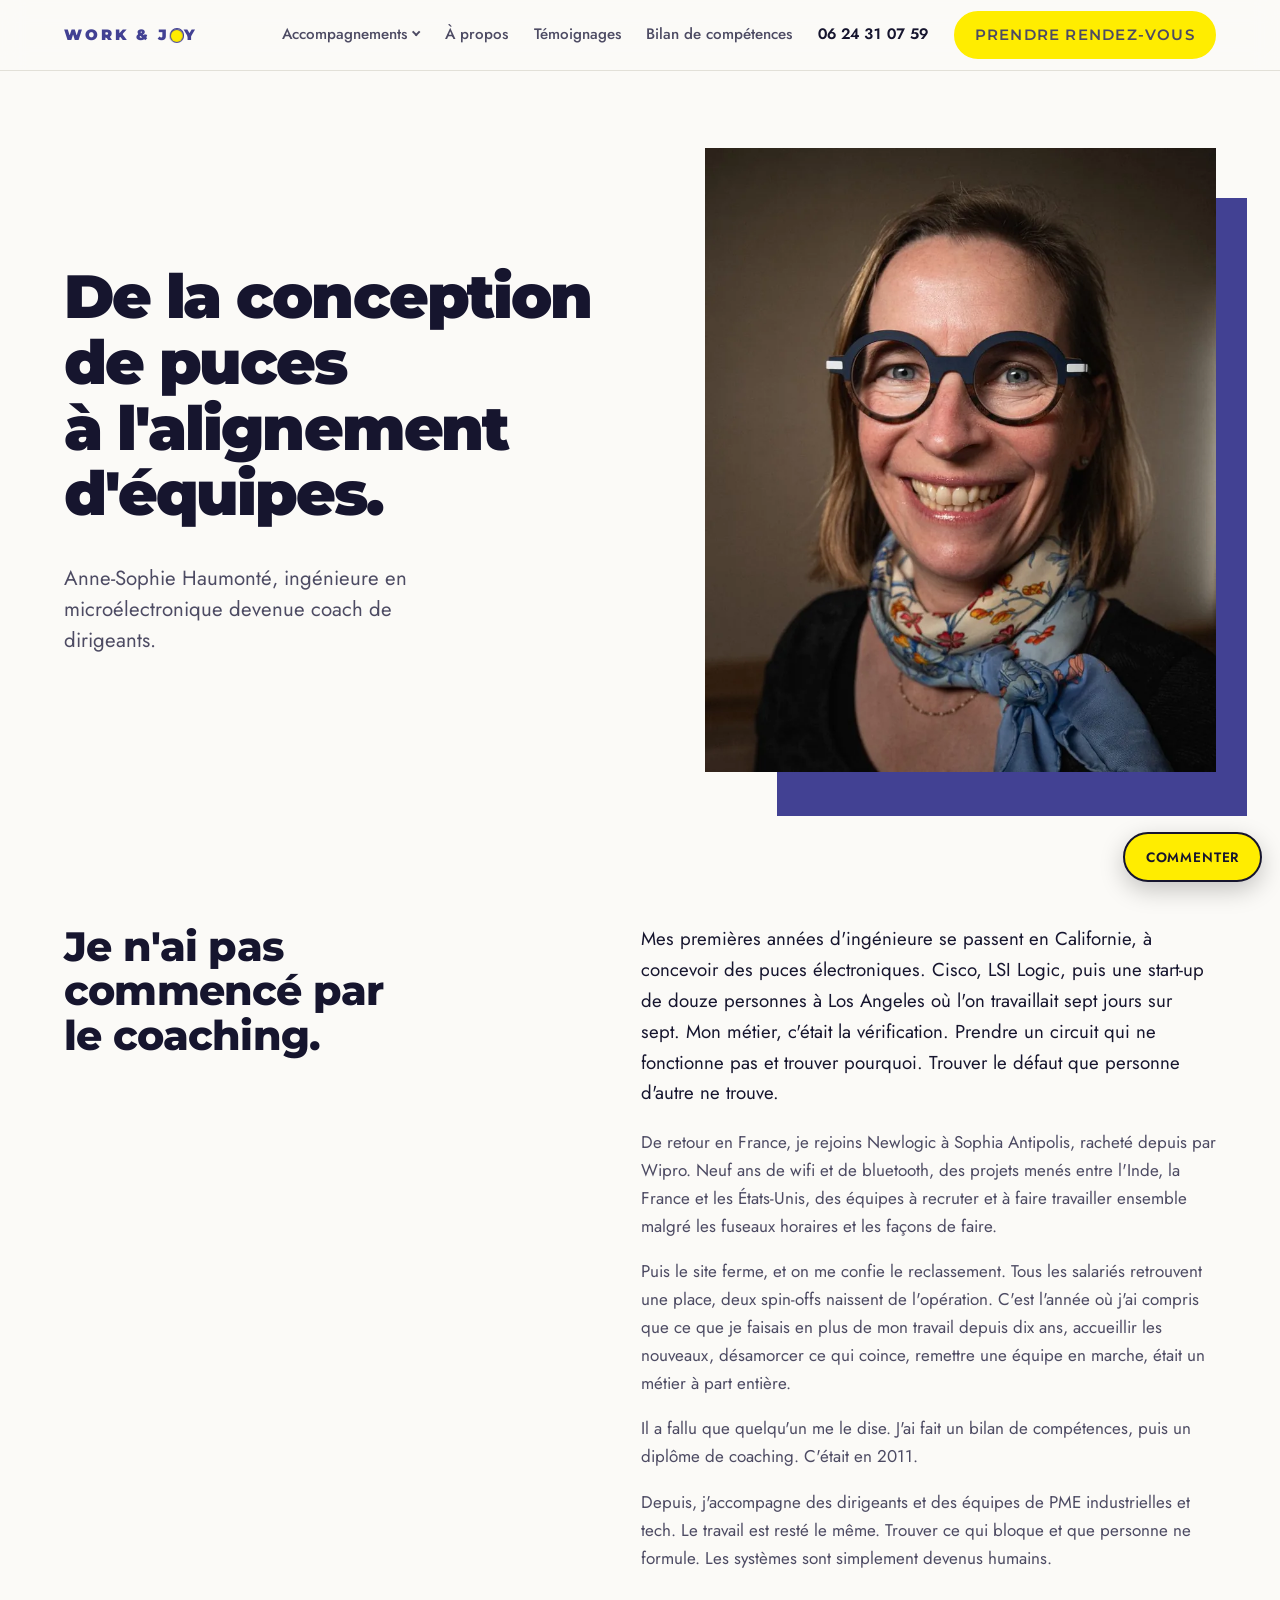
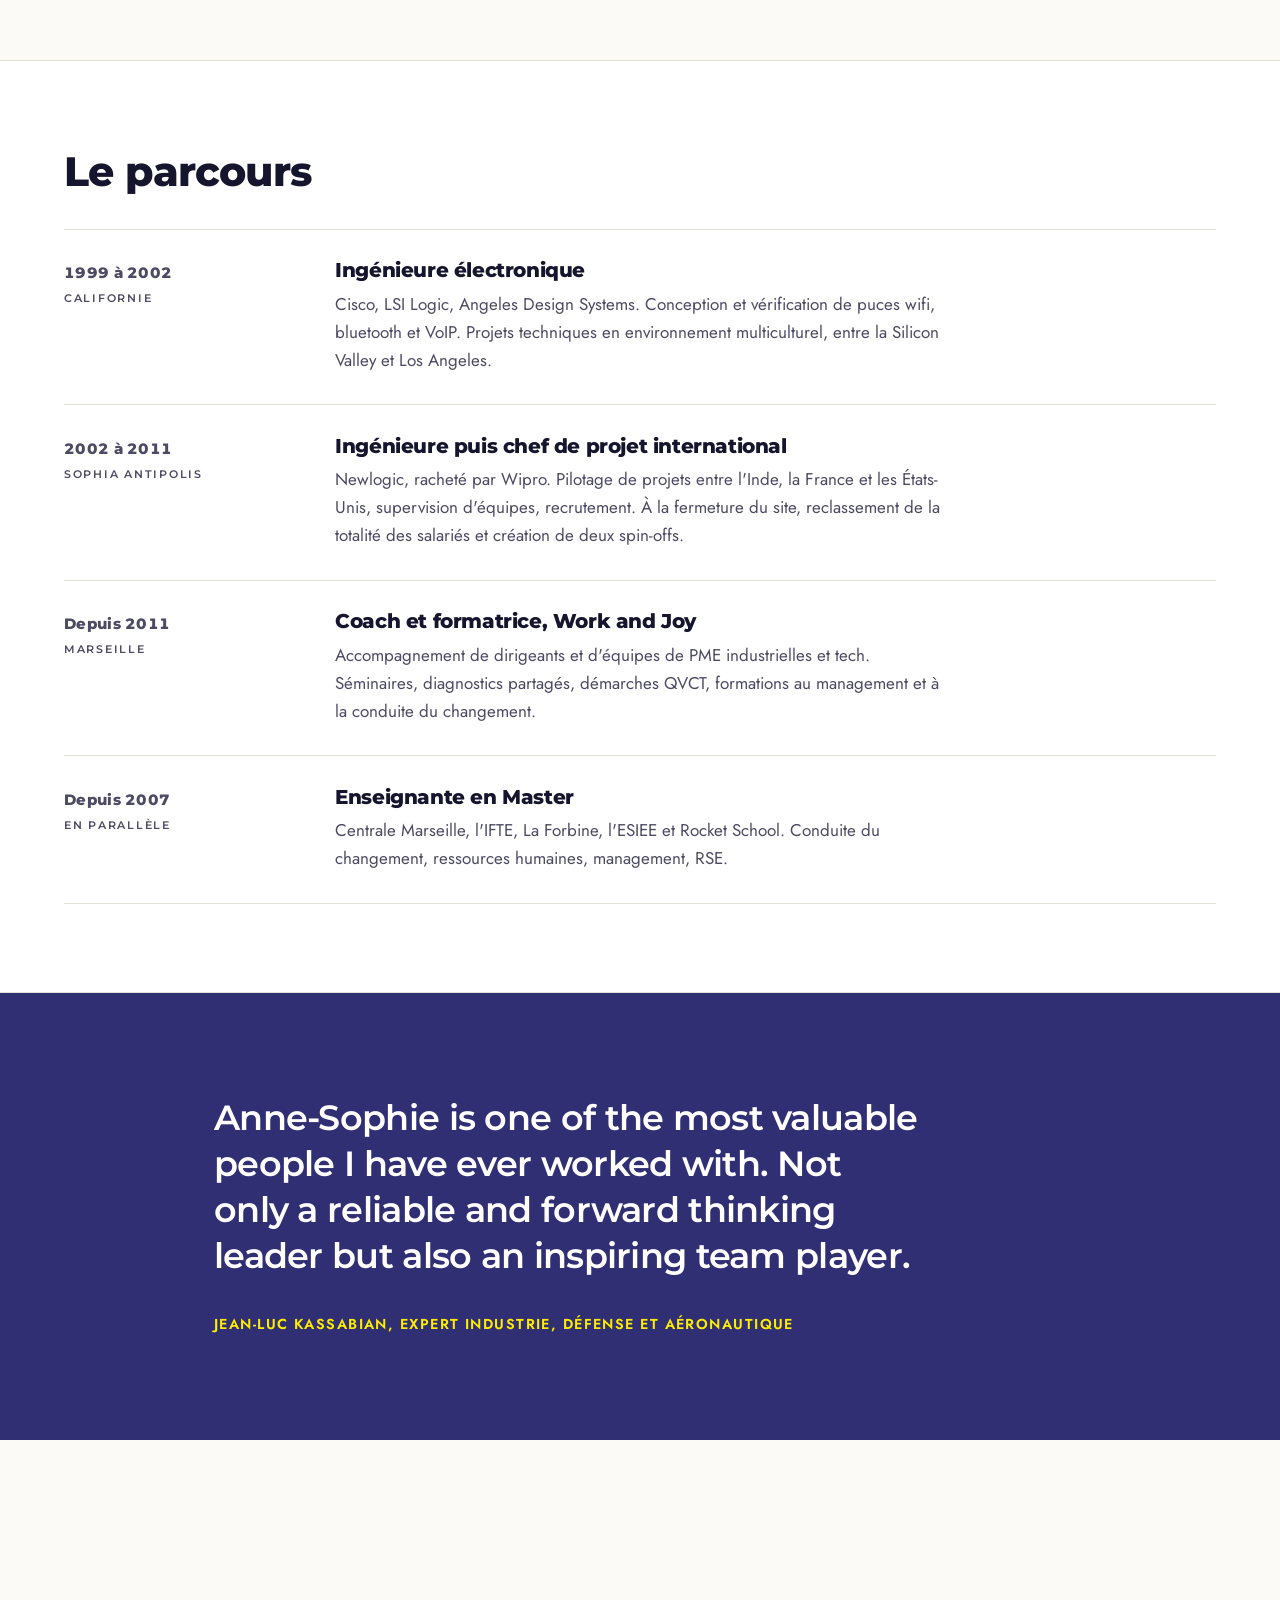
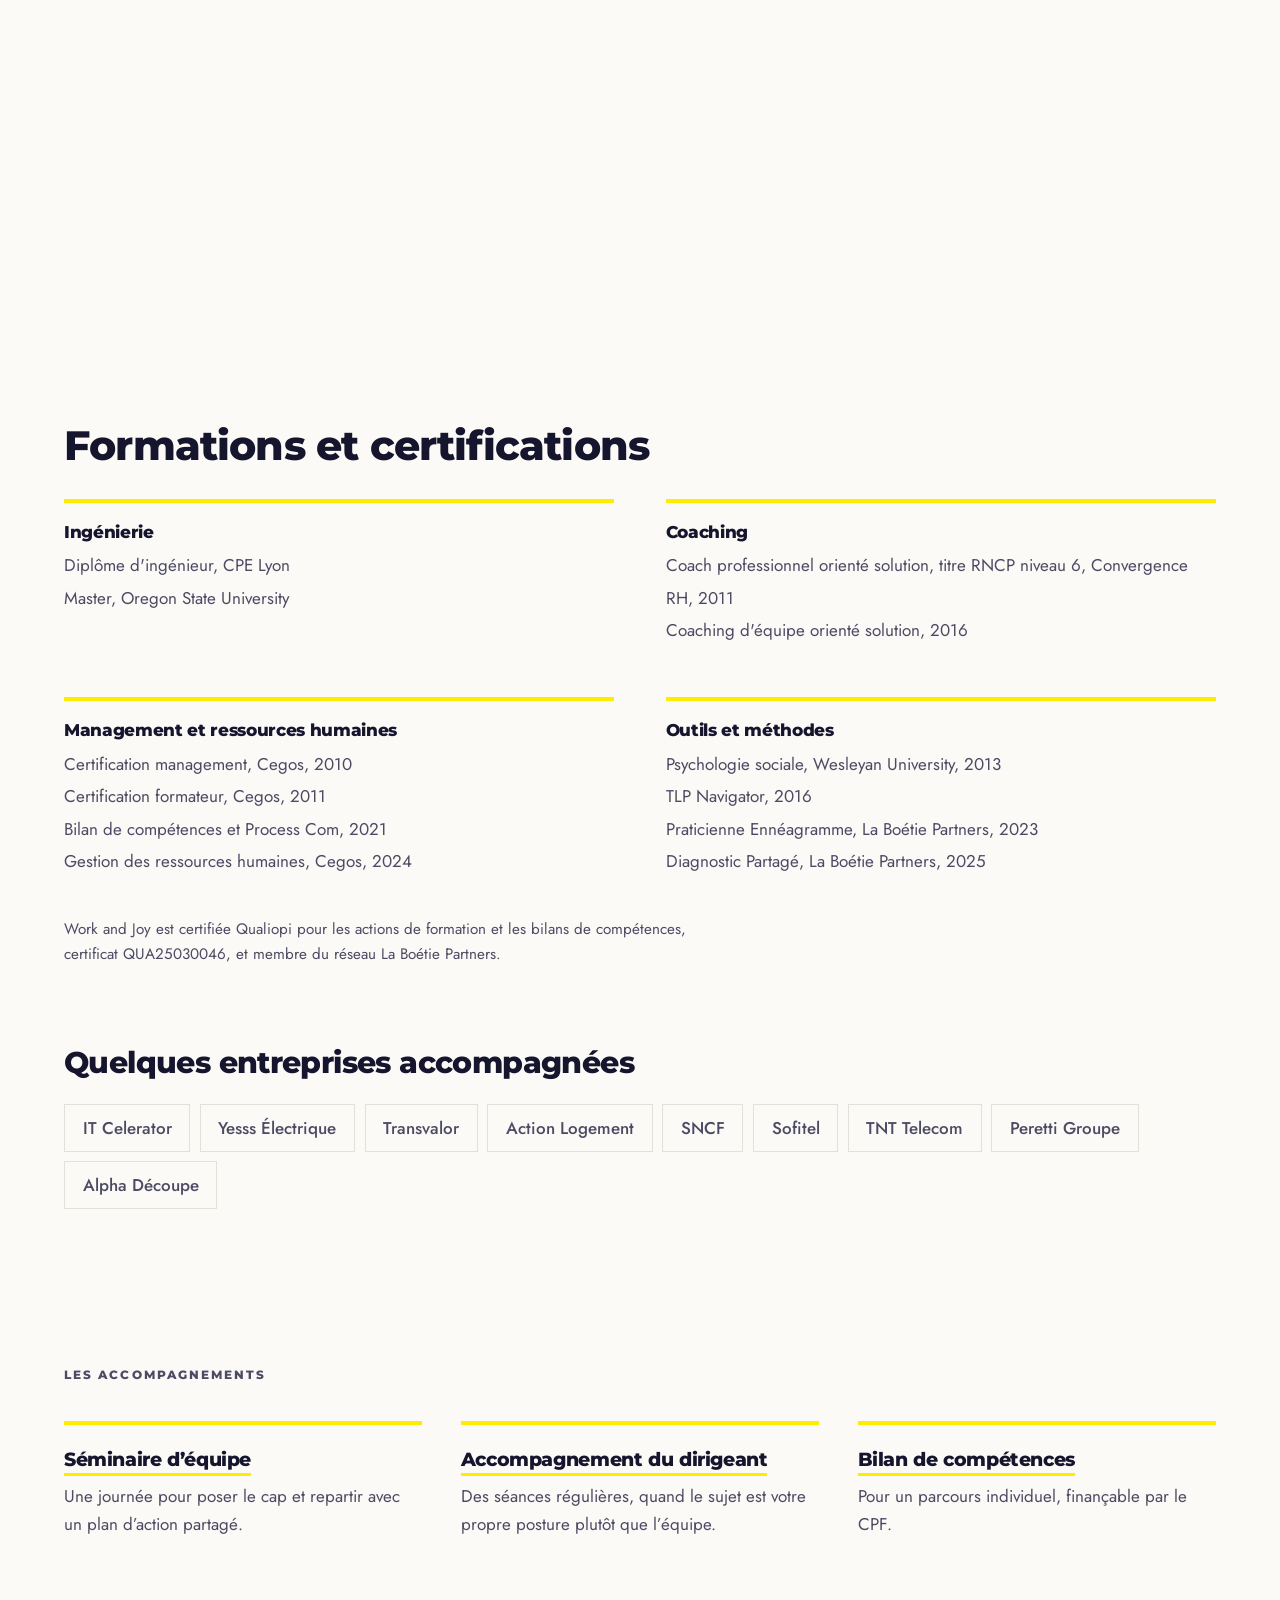
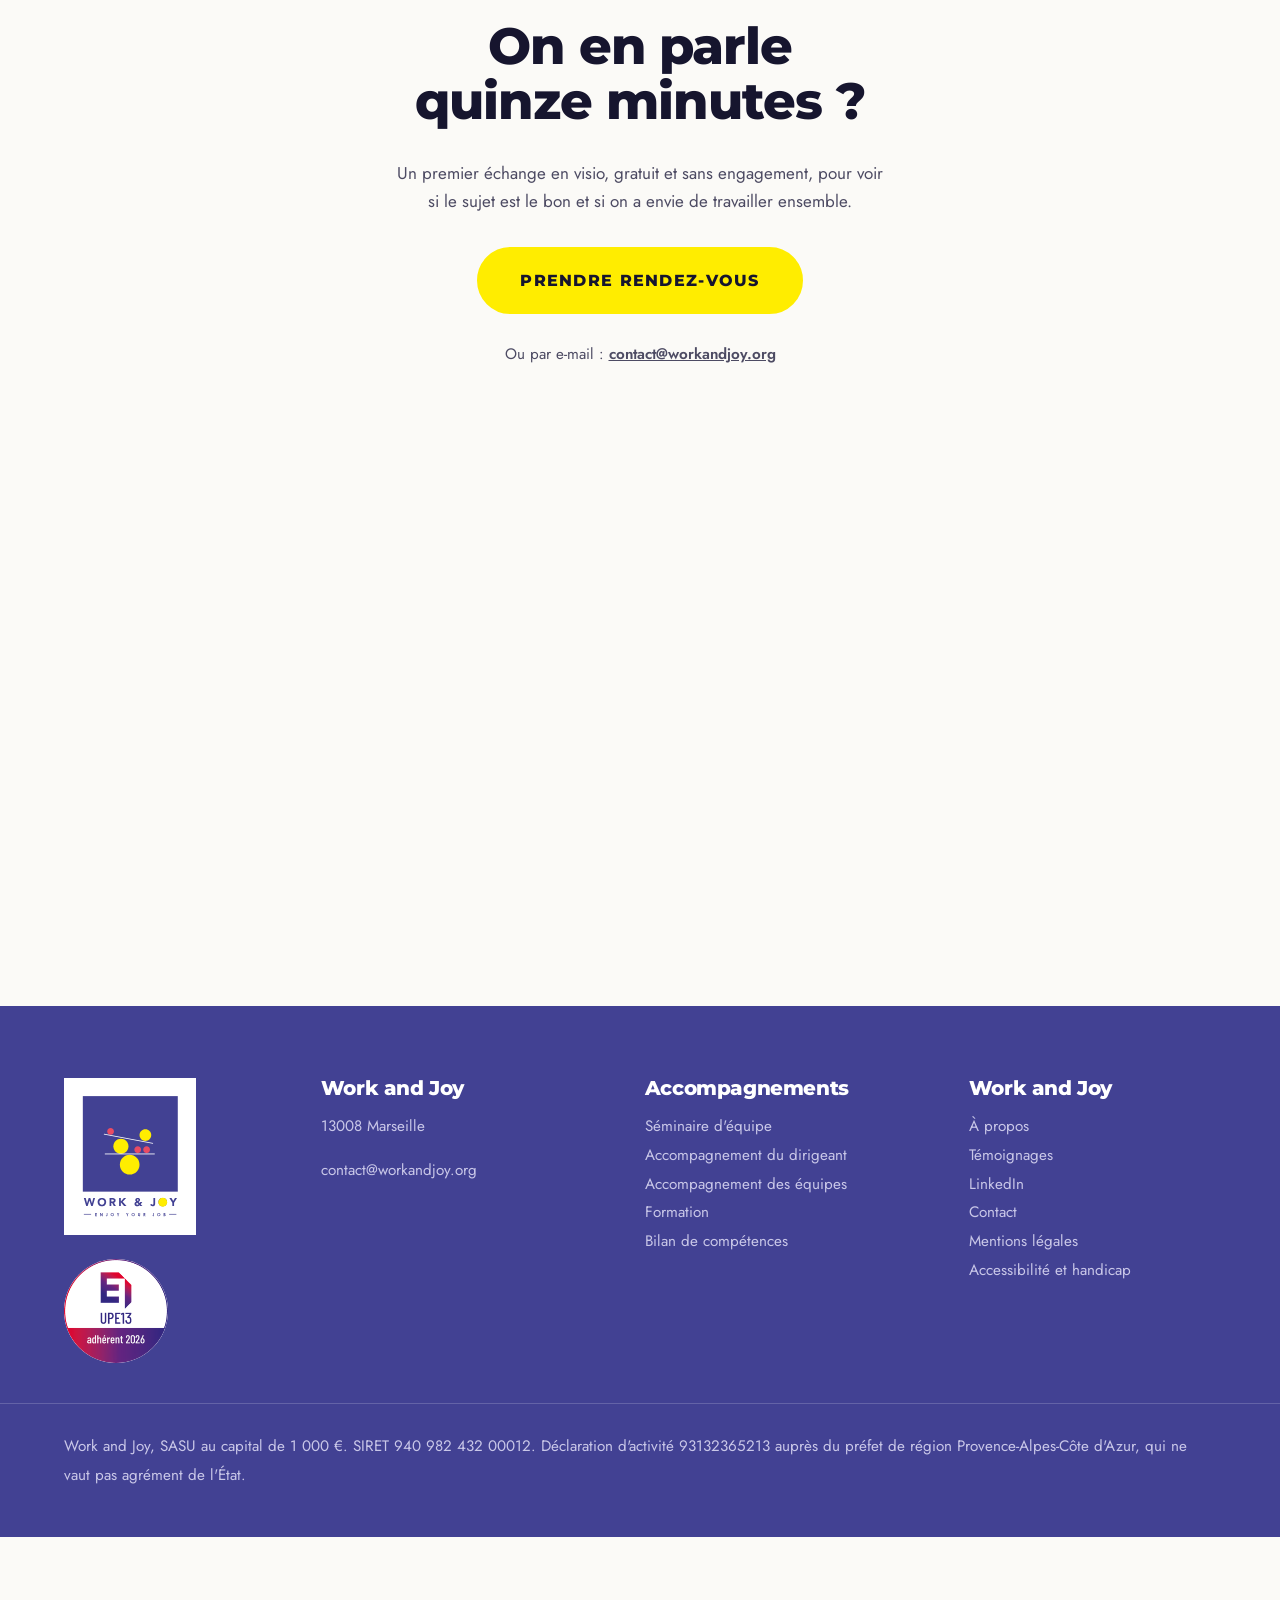
==== commit 90d0ea78: "SEO des pages d'offre, scène de l'accueil et bille fil conducteur" ====
--- a/site/a-propos/index.html
+++ b/site/a-propos/index.html
@@ -237,6 +237,7 @@
   <p class="foot__legal">Work and Joy, SASU au capital de 1 000 €. SIRET 940 982 432 00012. Déclaration d'activité 93132365213 auprès du préfet de région Provence-Alpes-Côte d'Azur, qui ne vaut pas agrément de l'État.</p>
 </footer>
 
+<script defer src="../assets/js/scene.js"></script>
 <script defer src="../assets/js/review.js"></script>
 </body>
 </html>
--- a/site/assets/css/style.css
+++ b/site/assets/css/style.css
@@ -361,7 +361,7 @@
 
 .voisins {
   max-width: var(--max); margin: 0 auto;
-  padding: clamp(3.5rem, 7vw, 5rem) var(--pad) 0;
+  padding: clamp(3.5rem, 7vw, 5rem) var(--pad);
 }
 .voisins > h2 {
   font-size: 0.72rem; letter-spacing: 0.18em; text-transform: uppercase;
@@ -751,6 +751,27 @@
 .finance p { color: var(--ink-soft); max-width: 78ch; font-size: 0.95rem; }
 @media (prefers-color-scheme: dark) { .finance h2 { color: var(--jaune); } }
 
+/* sous-titre d'une page d'offre, sous le h1 */
+.offre-head hgroup { grid-area: titre; }
+.offre-head hgroup h1 { margin-bottom: 0; }
+.offre-head__sous {
+  margin: 1.25rem 0 0; max-width: 32ch;
+  font-family: var(--display); font-weight: 600;
+  font-size: 1rem; line-height: 1.4; color: var(--ink-soft);
+  border-left: 4px solid var(--jaune); padding-left: 0.9rem;
+}
+
+/* questions fréquentes, en bas des pages d'offre */
+.faq {
+  max-width: var(--max); margin: 0 auto;
+  padding: clamp(3rem, 6vw, 4.5rem) var(--pad) 0;
+}
+.faq > h2 { font-size: clamp(1.6rem, 3vw, 2.4rem); margin-bottom: 1.75rem; }
+.faq__list { border-top: 1px solid var(--rule); }
+.faq__item { padding: 1.25rem 0; border-bottom: 1px solid var(--rule); }
+.faq__item h3 { font-size: 1.1rem; margin-bottom: 0.5rem; }
+.faq__item p { color: var(--ink-soft); max-width: 72ch; margin: 0; }
+
 .cell h3 a { text-decoration: none; border-bottom: 3px solid var(--jaune); padding-bottom: 2px; }
 .cell--fill h3 a { border-bottom-color: var(--jaune); }
 .pourqui > h2 { margin-bottom: 1.5rem; }
@@ -909,3 +930,94 @@
 }
 .legal p { color: var(--ink-soft); }
 .legal strong { color: var(--ink); font-weight: 600; }
+
+/* ======================================================================
+   Animations au défilement : la scène de la méthode (accueil), la bille
+   jaune fil conducteur et les paliers (toutes les pages).
+   Tout est activé par assets/js/scene.js. Sans JavaScript, ou si le
+   visiteur a demandé moins d'animations, rien de ce bloc ne s'applique
+   et les sections gardent leur mise en page d'origine.
+   ====================================================================== */
+
+/* hauteur de repli ; scene.js pose la vraie valeur, calculée à partir de ses réglages */
+.scene.is-live { height: 445vh; height: calc(100svh * 4.45); }
+.scene.is-live .scene__pin {
+  position: sticky; top: 71px;
+  height: calc(100vh - 71px); height: calc(100svh - 71px);
+  max-width: var(--max); margin: 0 auto; padding: 0 var(--pad);
+  display: grid; grid-template-columns: minmax(0, 1fr) minmax(0, 1fr);
+  gap: var(--gap); align-items: center;
+}
+/* le carré est à droite : la bille y entre et en sort par la marge, sans survoler le texte */
+.scene__art {
+  order: 2; justify-self: center; width: min(100%, 66svh, 540px); aspect-ratio: 1;
+  background: var(--violet); overflow: hidden;
+}
+.scene__art svg { display: block; width: 100%; height: 100%; }
+.scene__art .pl { fill: #fff; }
+.scene__art .bj { fill: var(--jaune); }
+.scene__art .bc { fill: var(--corail); }
+
+.scene.is-live .scene__copy > h2 { max-width: none; margin: 0 0 2rem; padding: 0; }
+.scene.is-live .temps {
+  max-width: none; margin: 0; padding: 0;
+  grid-template-columns: 1fr; gap: 0;
+}
+.scene.is-live .temps__item {
+  border-top: 0; border-left: 4px solid var(--rule);
+  padding: 0.95rem 0 0.95rem 1.5rem;
+  transition: border-color 0.35s;
+}
+.scene.is-live .temps__item h3,
+.scene.is-live .temps__item p { transition: color 0.35s, opacity 0.35s; }
+.scene.is-live .temps__item h3 { color: var(--ink-soft); margin-bottom: 0.4em; }
+.scene.is-live .temps__item p { opacity: 0.7; max-width: 46ch; }
+.scene.is-live .temps__item.is-on { border-left-color: var(--jaune); }
+.scene.is-live .temps__item.is-on h3 { color: var(--ink); }
+.scene.is-live .temps__item.is-on p { opacity: 1; }
+
+@media (max-width: 860px) {
+  .scene.is-live .scene__pin {
+    grid-template-columns: 1fr; gap: 1.25rem;
+    align-content: center; padding-block: 1rem;
+  }
+  .scene__art { order: 0; width: min(74vw, 36svh); }
+  .scene.is-live .scene__copy > h2 { font-size: 1.45rem; margin-bottom: 0.9rem; }
+  .scene.is-live .temps__item { padding: 0.5rem 0 0.5rem 1rem; }
+  .scene.is-live .temps__item h3 { font-size: 1.05rem; margin-bottom: 0; }
+  /* sur mobile, seul le texte de l'étape en cours est déplié, faute de place */
+  .scene.is-live .temps__item p {
+    max-height: 0; overflow: hidden; opacity: 0; font-size: 0.97rem;
+    transition: max-height 0.4s, opacity 0.3s, margin 0.4s;
+  }
+  .scene.is-live .temps__item.is-on p { max-height: 11em; opacity: 1; margin-top: 0.4em; }
+}
+/* petits téléphones : on réduit le dessin pour que les trois étapes tiennent à l'écran */
+@media (max-width: 860px) and (max-height: 640px) {
+  .scene__art { width: min(60vw, 29svh); }
+  .scene.is-live .scene__pin { gap: 0.75rem; padding-block: 0.5rem; }
+  .scene.is-live .scene__copy > h2 { font-size: 1.2rem; margin-bottom: 0.5rem; }
+  .scene.is-live .temps__item { padding-block: 0.35rem; }
+  .scene.is-live .temps__item p { font-size: 0.92rem; line-height: 1.5; }
+}
+
+/* ---------- fil conducteur : la bille jaune du logo qui descend la page ---------- */
+.fil {
+  position: fixed; left: 0; top: 0; width: 18px; height: 18px;
+  border-radius: 50%; background: var(--jaune);
+  box-shadow: 0 0 0 1px var(--violet);   /* le même liseré que le O du logo */
+  pointer-events: none; z-index: 49; will-change: transform; visibility: hidden;
+}
+.fil.is-top { z-index: 60; }             /* tant qu'elle est dans l'en-tête, elle passe devant */
+.fil-out .mark__o { background: transparent; }   /* le O du logo reste vide quand la bille est partie */
+/* une fois la bille entrée dans le bouton, il respire doucement tant que la page est figée */
+@keyframes fil-call { 0%, 100% { transform: scale(1); } 50% { transform: scale(1.06); } }
+.btn.is-calling { animation: fil-call 1.5s ease-in-out infinite; }
+
+/* ---------- paliers : les enveloppes qui figent la page pendant qu'on défile ---------- */
+.pal__probe { position: fixed; left: 0; top: 0; width: 0; height: 100vh; height: 100svh; visibility: hidden; pointer-events: none; }
+.pal__box, .pal__up, .pal__lowbox, .pal__low { display: flow-root; }
+.pal__up, .pal__low, .pal__foot { position: sticky; }
+/* les enveloppes vides se chevauchent : elles ne doivent pas intercepter les clics */
+.pal__box, .pal__up, .pal__lowbox { pointer-events: none; }
+.pal__low, .pal__foot { pointer-events: auto; }
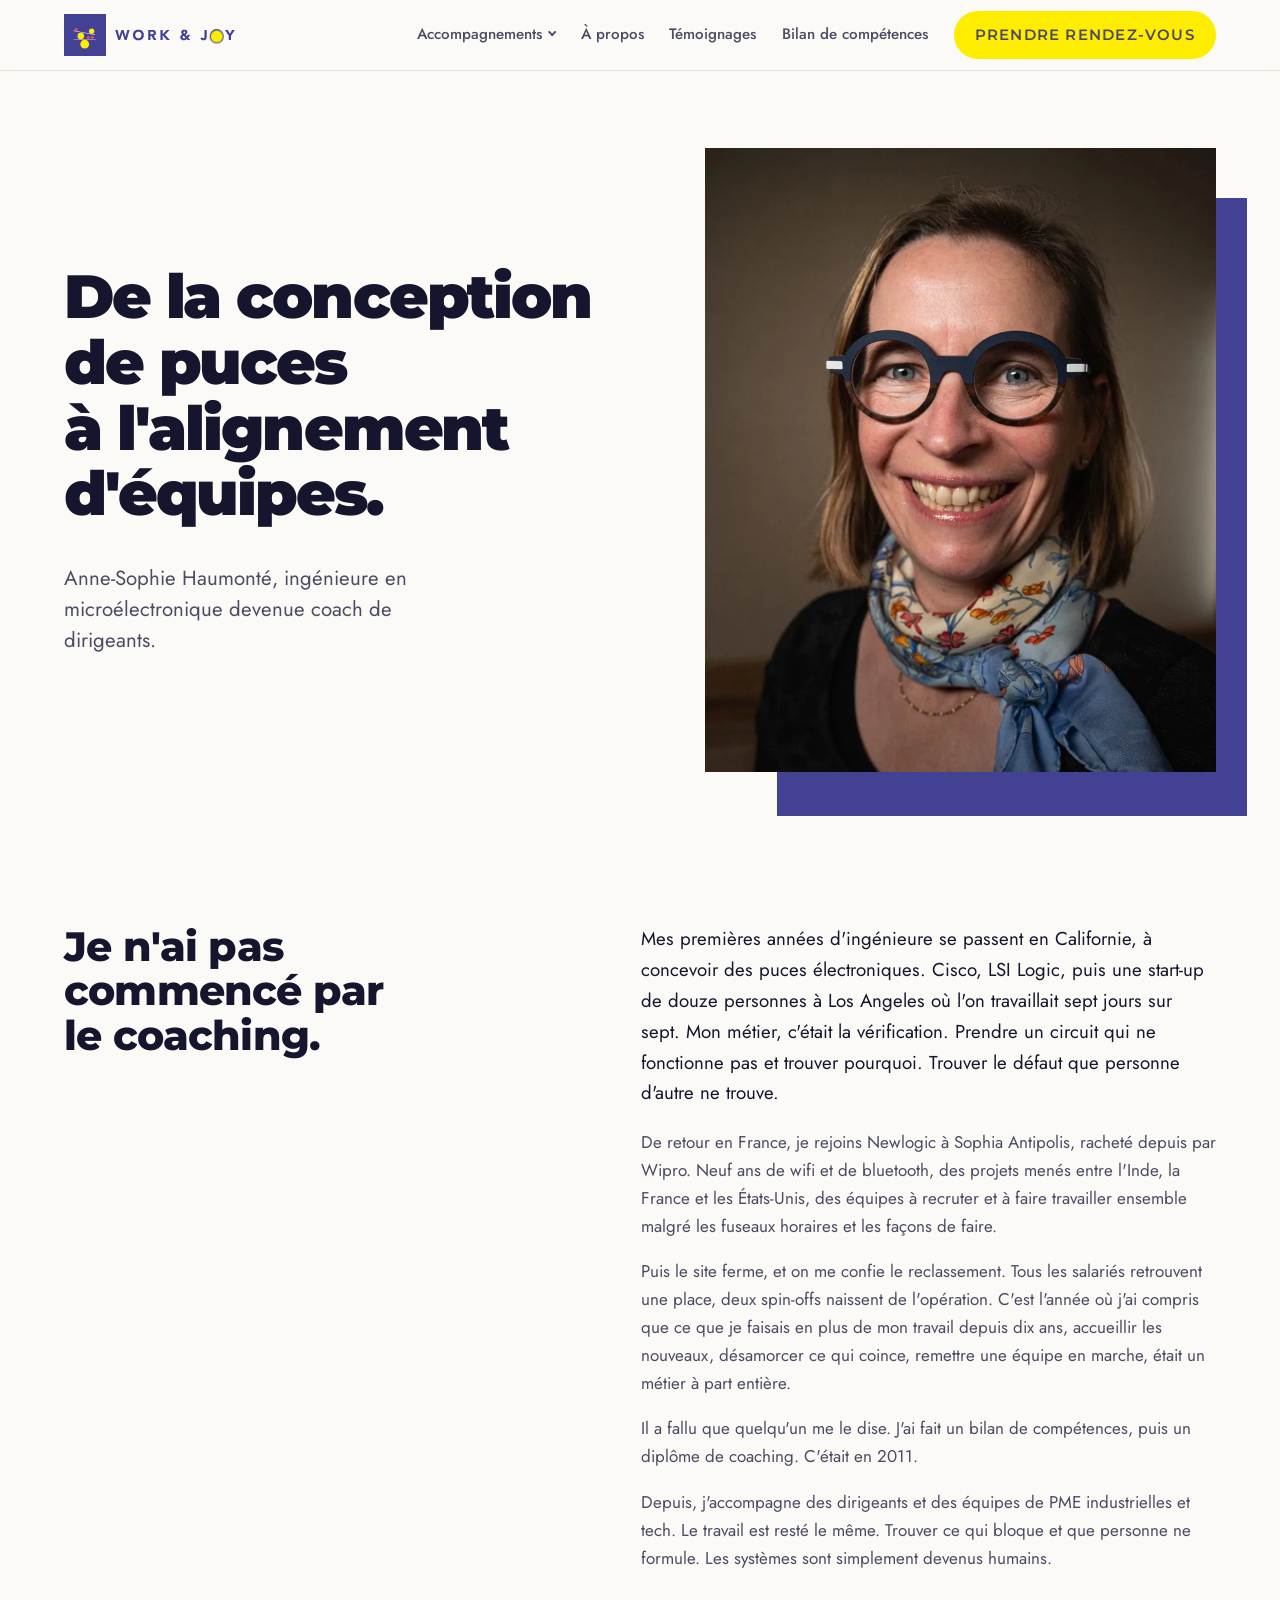
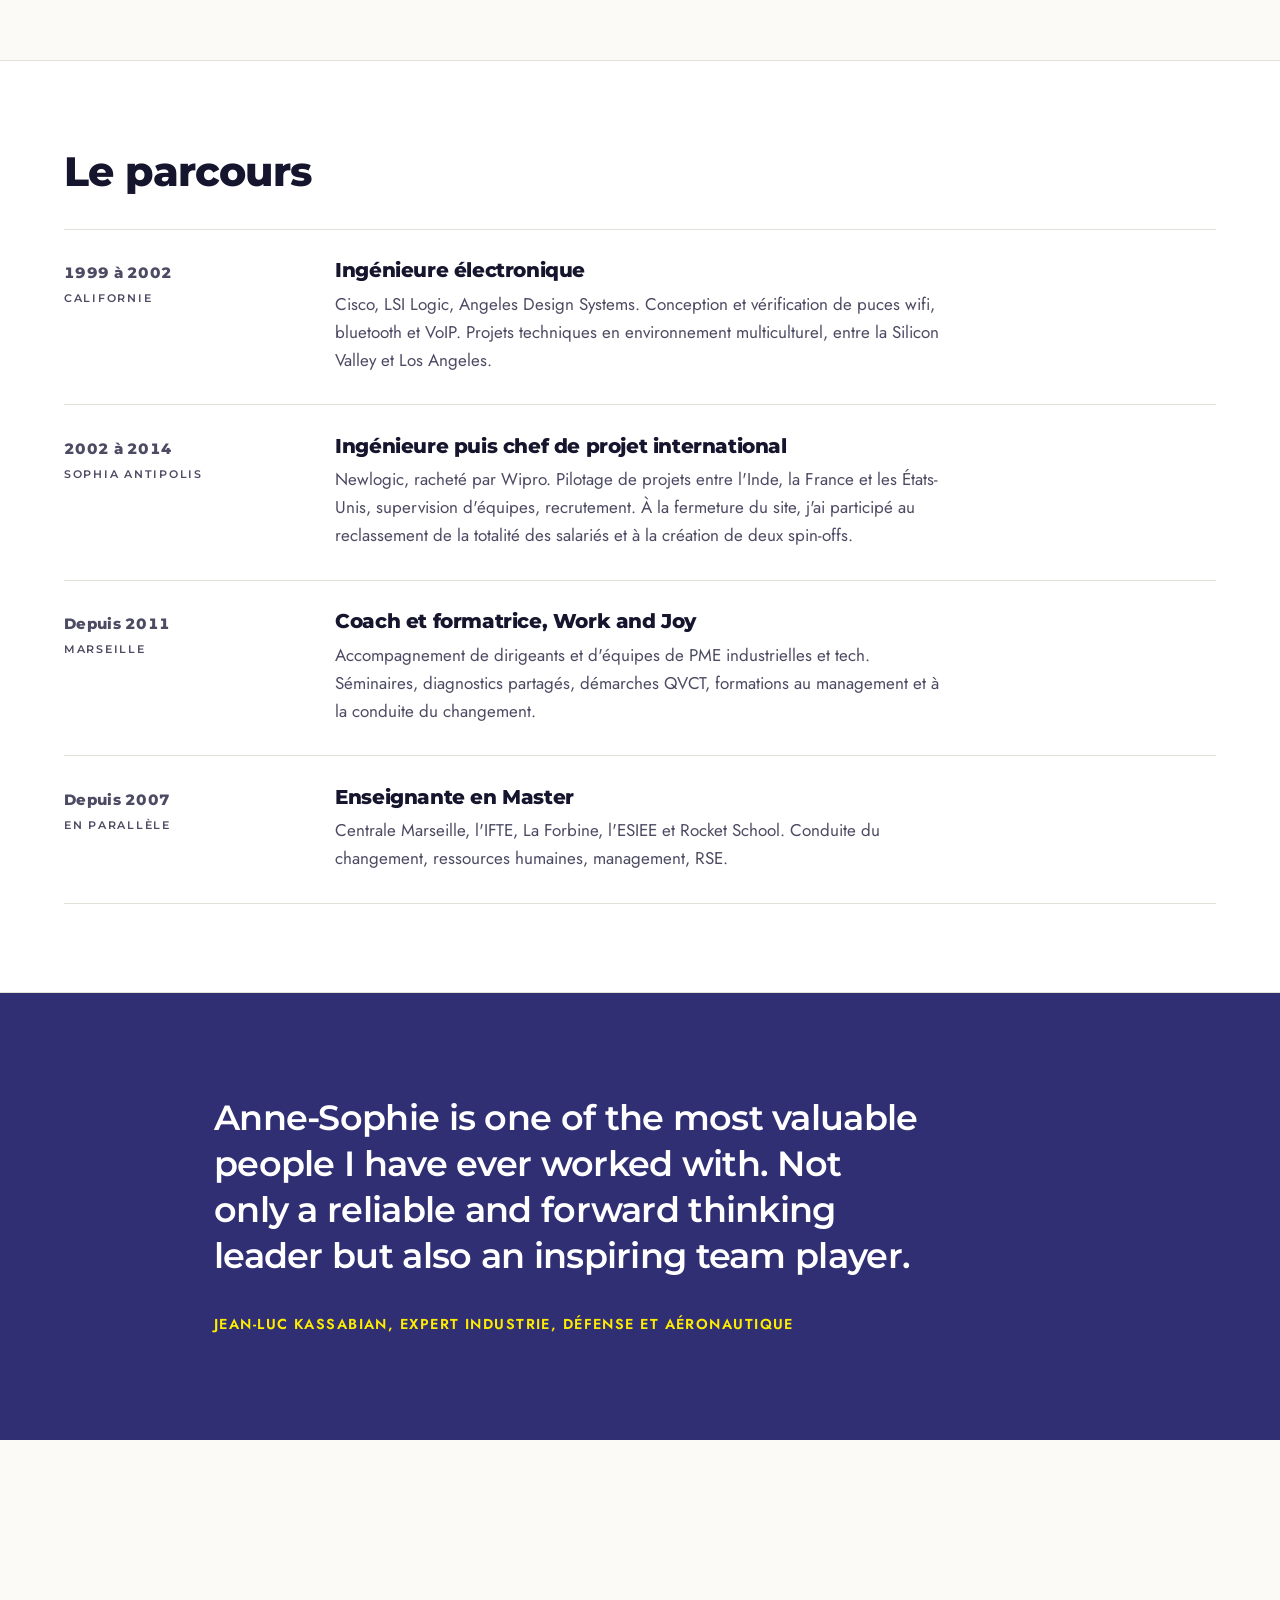
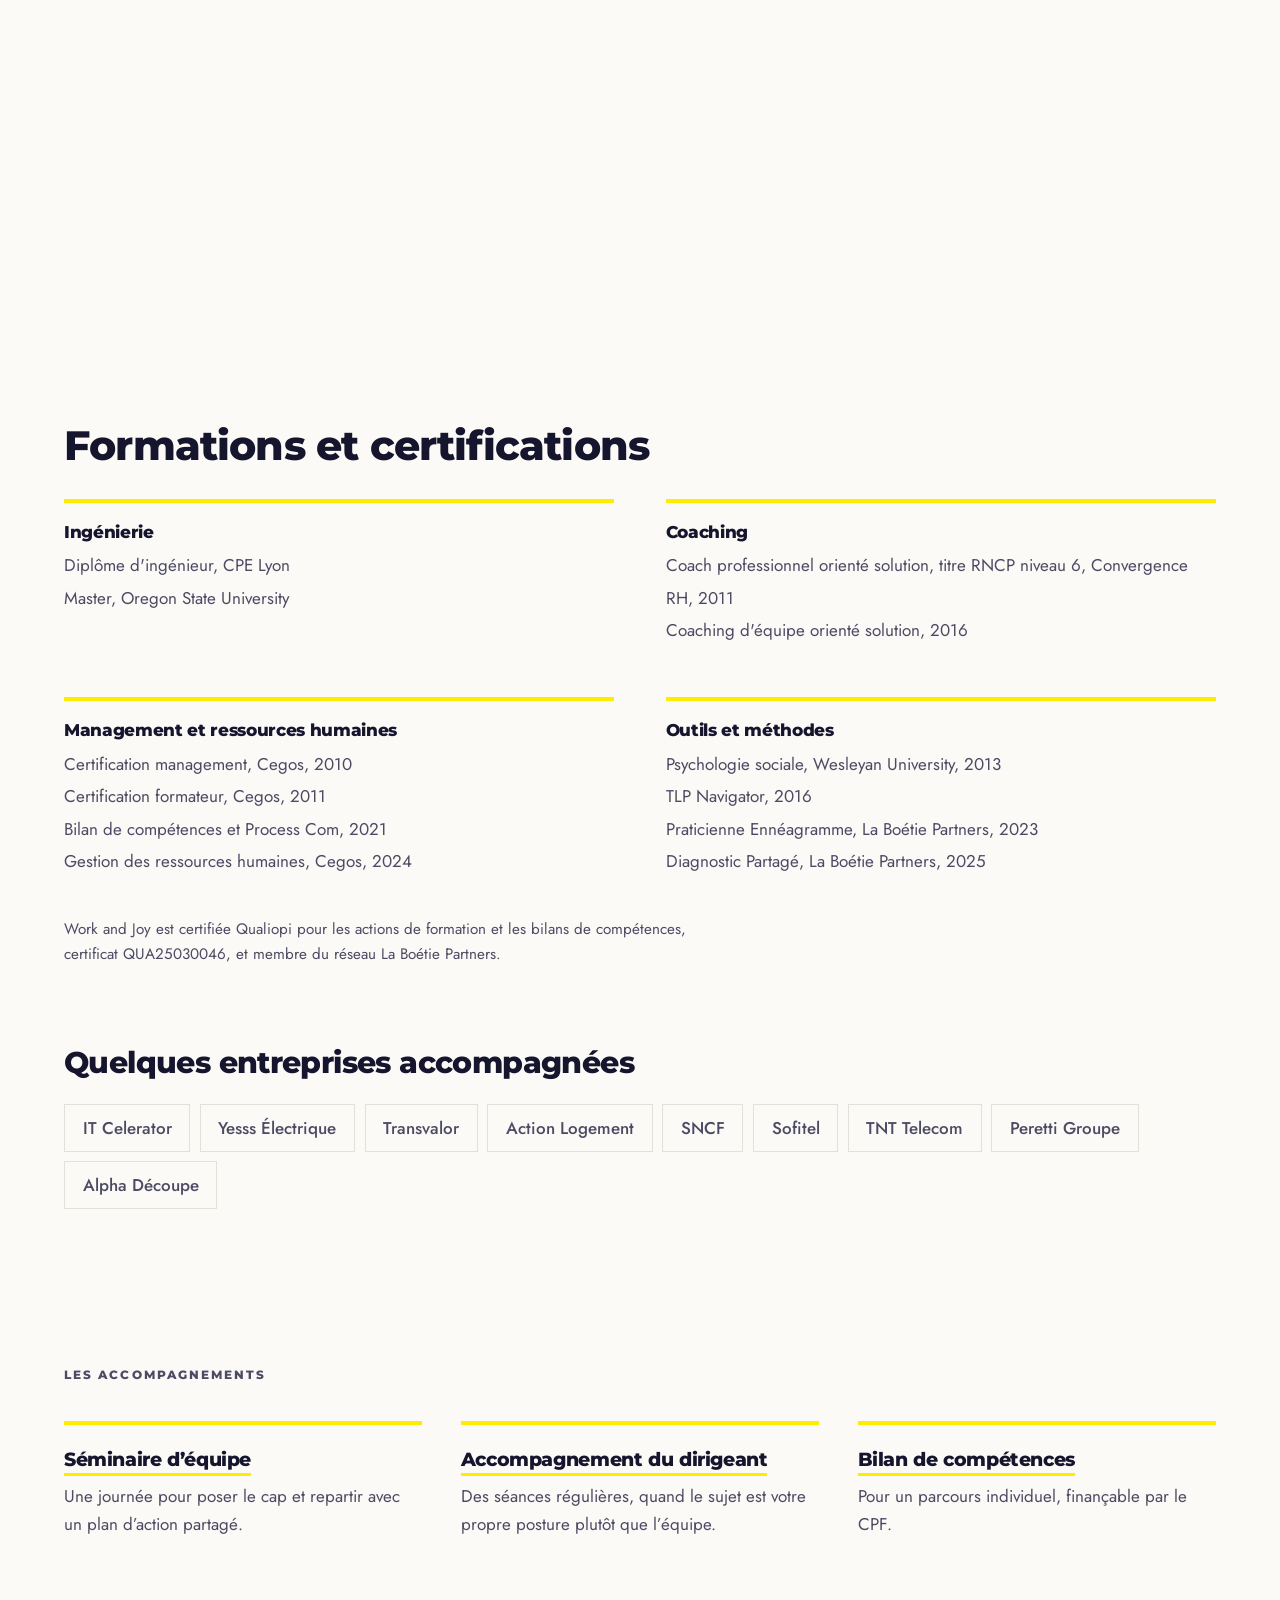
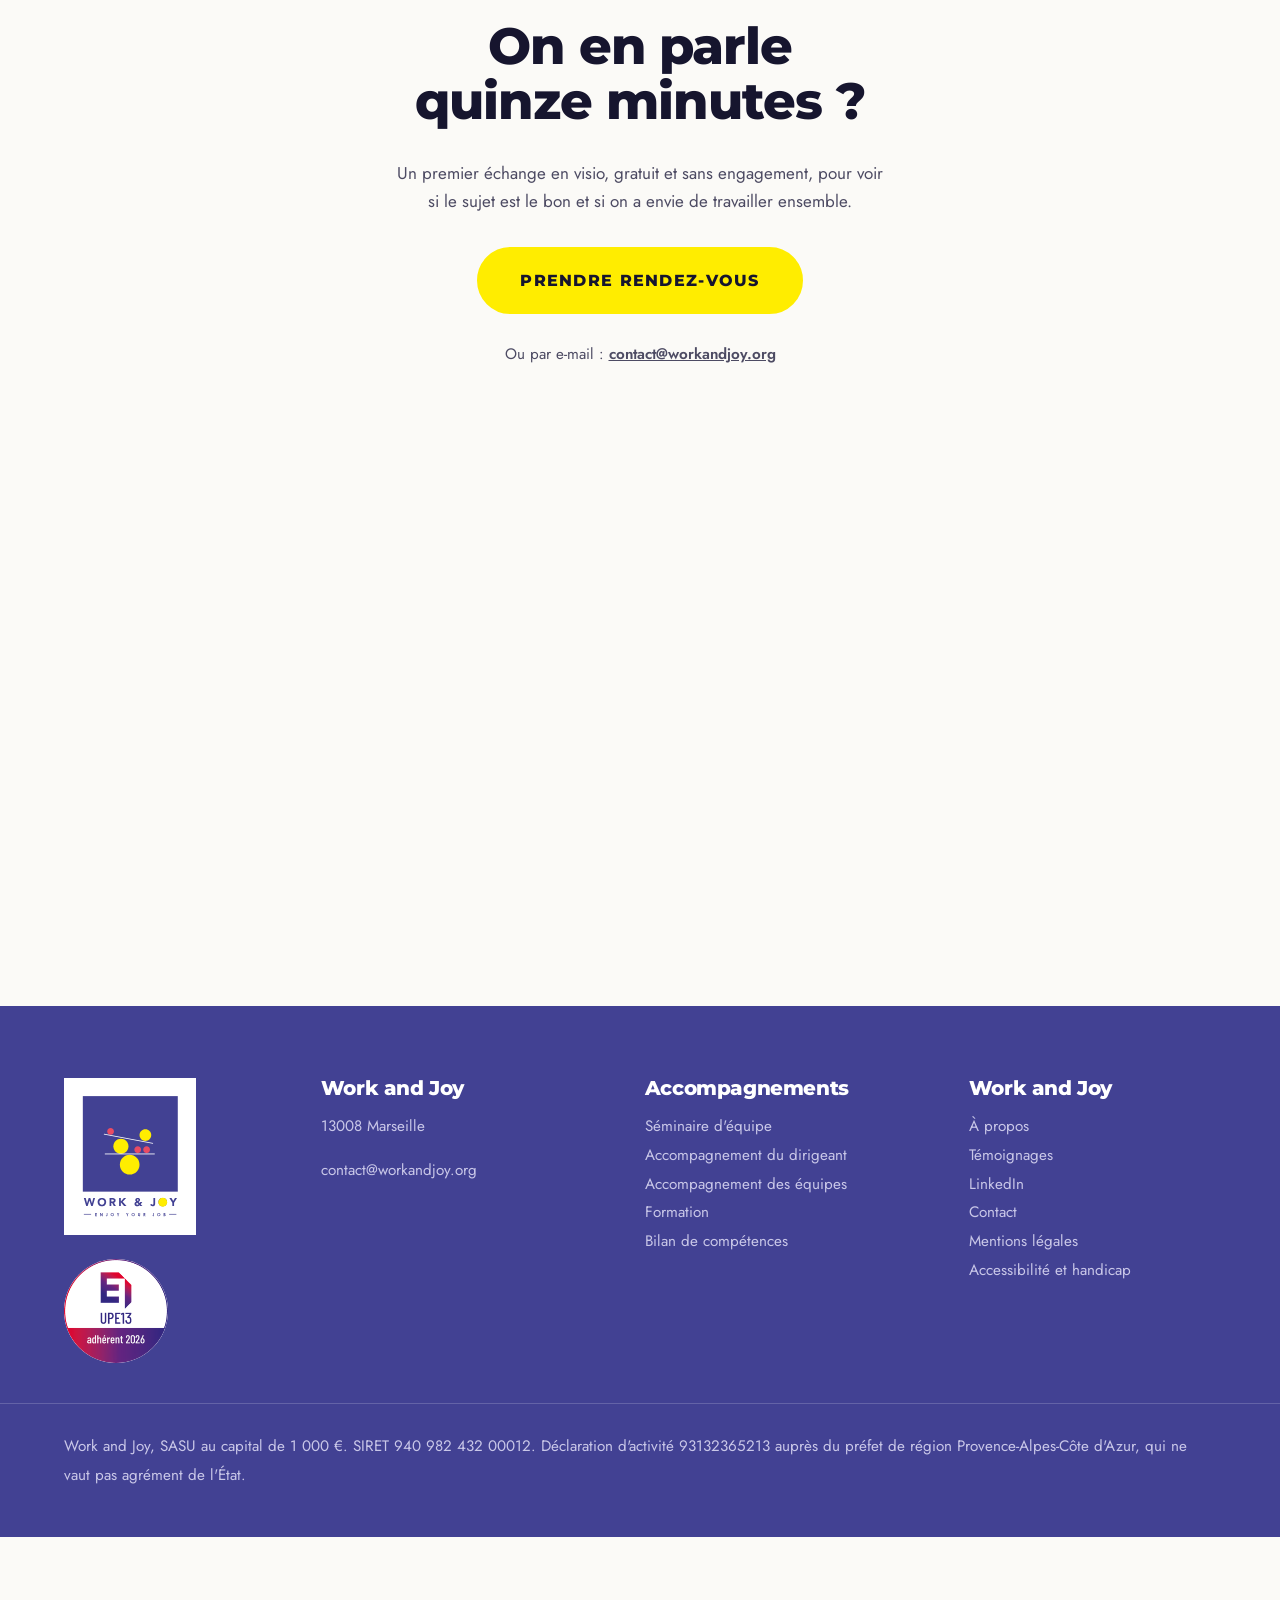
==== commit 185377eb: "Animations, vrai logo, réponses d'Anne-Sophie, version de production" ====
--- a/site/a-propos/index.html
+++ b/site/a-propos/index.html
@@ -4,7 +4,7 @@
 <meta charset="utf-8">
 <meta name="viewport" content="width=device-width, initial-scale=1">
 <title>Anne-Sophie Haumonté, ingénieure devenue coach | Work and Joy</title>
-<meta name="description" content="Douze ans de conception de puces électroniques en Californie et à Sophia Antipolis, puis quinze ans à accompagner des dirigeants et des équipes de PME industrielles et tech.">
+<meta name="description" content="Quinze ans de conception de puces électroniques en Californie et à Sophia Antipolis, puis l'accompagnement de dirigeants et d'équipes de PME depuis 2011.">
 <link rel="canonical" href="https://www.workandjoy.org/a-propos/">
 <link rel="icon" href="../favicon.svg" type="image/svg+xml">
 <link rel="icon" href="../favicon.ico" sizes="32x32">
@@ -13,7 +13,7 @@
 <meta property="og:site_name" content="Work and Joy">
 <meta property="og:locale" content="fr_FR">
 <meta property="og:title" content="Anne-Sophie Haumonté, ingénieure devenue coach | Work and Joy">
-<meta property="og:description" content="Douze ans de conception de puces électroniques en Californie et à Sophia Antipolis, puis quinze ans à accompagner des dirigeants et des équipes de PME industrielles et tech.">
+<meta property="og:description" content="Quinze ans de conception de puces électroniques en Californie et à Sophia Antipolis, puis l'accompagnement de dirigeants et d'équipes de PME depuis 2011.">
 <meta property="og:url" content="https://www.workandjoy.org/a-propos/">
 <meta property="og:image" content="https://www.workandjoy.org/assets/img/og.jpg">
 <meta property="og:image:width" content="1200">
@@ -51,7 +51,20 @@
 <header class="nav">
   <div class="nav__in">
     <a class="mark" href="../" aria-label="Work and Joy, accueil">
-      <span>WORK</span><span class="mark__amp">&amp;</span><span>J<span class="mark__o"></span>Y</span>
+      <svg class="mark__logo" viewBox="0 0 407 100" aria-hidden="true" focusable="false">
+        <g transform="scale(.34472) translate(-14.75 -12.49)">
+          <rect x="14.75" y="12.49" width="290.09" height="290.09" fill="#424193"/>
+          <circle cx="182.46" cy="175.36" r="10.27" fill="#E94B63"/><circle cx="209.63" cy="175.36" r="10.27" fill="#E94B63"/>
+          <circle cx="131.11" cy="165.09" r="23.09" fill="#FFED00"/><circle cx="157.91" cy="220.72" r="30.01" fill="#FFED00"/>
+          <rect x="81.95" y="186.85" width="152.54" height="2.53" fill="#fff"/>
+          <circle cx="205.85" cy="130.85" r="17.95" fill="#FFED00"/><circle cx="99.45" cy="119.75" r="10.27" fill="#E94B63"/>
+          <rect x="152.93" y="65.69" width="2.53" height="152.54" fill="#fff" transform="matrix(.1822 -.9833 .9833 .1822 -13.4766 267.7142)"/>
+        </g>
+        <g transform="translate(104.1 -284.3)">
+          <path fill="currentColor" d="M288.16,346.36h5.32v-10.29l9.06-13.83h-6.3l-5.42,9.03l-5.11-9.03h-6.61l9.06,13.83V346.36z M251.82,331.2 c0.35-0.95,0.86-1.78,1.52-2.47c0.66-0.69,1.45-1.23,2.37-1.62c0.92-0.39,1.95-0.58,3.08-0.58s2.16,0.19,3.08,0.58 c0.92,0.39,1.71,0.93,2.37,1.62c0.66,0.69,1.16,1.52,1.52,2.47c0.35,0.95,0.53,1.99,0.53,3.1c0,1.14-0.18,2.17-0.53,3.12 c-0.35,0.94-0.86,1.76-1.52,2.45c-0.66,0.69-1.45,1.23-2.37,1.62c-0.92,0.39-1.95,0.58-3.08,0.58s-2.16-0.19-3.08-0.58 c-0.92-0.39-1.71-0.93-2.37-1.62c-0.66-0.69-1.16-1.51-1.52-2.45c-0.35-0.94-0.53-1.98-0.53-3.12 C251.3,333.19,251.47,332.16,251.82,331.2 M246.75,339.55c0.65,1.57,1.55,2.9,2.71,4c1.16,1.1,2.53,1.95,4.12,2.54 c1.59,0.59,3.33,0.89,5.21,0.89s3.62-0.3,5.21-0.89c1.59-0.59,2.96-1.44,4.12-2.54c1.16-1.1,2.06-2.44,2.71-4 c0.65-1.57,0.97-3.32,0.97-5.25s-0.32-3.68-0.97-5.25c-0.65-1.57-1.55-2.9-2.71-4c-1.16-1.1-2.53-1.95-4.12-2.54 c-1.59-0.59-3.33-0.89-5.21-0.89s-3.62,0.3-5.21,0.89c-1.59,0.59-2.96,1.44-4.12,2.54s-2.06,2.44-2.71,4 c-0.65,1.57-0.97,3.32-0.97,5.25S246.1,337.98,246.75,339.55 M235.69,322.24h-5.32v15.47c0,0.45-0.02,0.95-0.05,1.48 c-0.03,0.53-0.13,1.03-0.29,1.48c-0.16,0.45-0.41,0.83-0.75,1.14s-0.82,0.46-1.43,0.46c-0.59,0-1.12-0.2-1.58-0.61 c-0.47-0.41-0.73-0.91-0.8-1.5l-4.87,1.19c0.39,1.93,1.24,3.35,2.56,4.26c1.32,0.91,2.93,1.36,4.84,1.36 c1.64,0,2.96-0.24,3.97-0.73c1.01-0.49,1.79-1.14,2.33-1.94c0.55-0.81,0.91-1.73,1.11-2.78c0.19-1.04,0.29-2.12,0.29-3.24V322.24z M185.16,340.71c-0.57,0.5-1.14,0.92-1.72,1.26c-0.58,0.34-1.27,0.51-2.06,0.51c-0.41,0-0.81-0.07-1.21-0.22 c-0.4-0.15-0.74-0.35-1.04-0.6c-0.3-0.25-0.53-0.56-0.72-0.92s-0.27-0.77-0.27-1.23s0.08-0.85,0.24-1.19 c0.16-0.34,0.37-0.64,0.63-0.9c0.26-0.26,0.56-0.5,0.89-0.72c0.33-0.22,0.66-0.43,1.01-0.63L185.16,340.71z M184.23,326.28 c0.47,0.37,0.7,0.91,0.7,1.62c0,0.34-0.09,0.66-0.27,0.97s-0.41,0.59-0.68,0.85c-0.27,0.26-0.57,0.5-0.89,0.72 c-0.32,0.22-0.61,0.4-0.89,0.56c-0.2-0.18-0.43-0.39-0.66-0.61c-0.24-0.23-0.45-0.47-0.65-0.73c-0.19-0.26-0.36-0.53-0.49-0.82 c-0.14-0.28-0.2-0.57-0.2-0.87c0-0.68,0.23-1.23,0.68-1.64c0.45-0.41,1.01-0.61,1.67-0.61C183.2,325.72,183.76,325.9,184.23,326.28 M196.54,333.93h-5.93l-2.35,3.2l-3.1-3.3c0.61-0.32,1.19-0.69,1.72-1.11c0.53-0.42,1.01-0.9,1.41-1.43s0.73-1.11,0.97-1.72 c0.24-0.61,0.36-1.28,0.36-2.01c0-1.02-0.19-1.9-0.58-2.64c-0.39-0.74-0.9-1.35-1.55-1.84c-0.65-0.49-1.39-0.85-2.23-1.09 c-0.84-0.24-1.73-0.36-2.66-0.36c-0.95,0-1.89,0.11-2.79,0.34c-0.91,0.23-1.71,0.59-2.42,1.09c-0.7,0.5-1.27,1.14-1.69,1.91 c-0.42,0.77-0.63,1.7-0.63,2.79c0,0.59,0.06,1.12,0.19,1.6c0.12,0.48,0.31,0.93,0.55,1.36c0.24,0.43,0.52,0.84,0.85,1.23 s0.69,0.8,1.07,1.23c-0.73,0.25-1.4,0.58-2.01,1.01c-0.61,0.42-1.15,0.91-1.62,1.48c-0.47,0.57-0.83,1.2-1.09,1.89 c-0.26,0.69-0.39,1.43-0.39,2.2c0,1.2,0.24,2.26,0.72,3.17s1.12,1.66,1.93,2.27c0.81,0.6,1.72,1.05,2.74,1.35 c1.02,0.3,2.08,0.44,3.17,0.44c1.43,0,2.72-0.23,3.87-0.68c1.15-0.45,2.22-1.19,3.22-2.21l2.01,2.28h6.58l-5.38-5.69L196.54,333.93 z M125.54,346.36h5.32v-11.45l9.81,11.45h7.43l-11.65-12.91l10.73-11.21h-6.95l-9.37,10.02v-10.02h-5.32V346.36z M101.76,326.74 h3.48c0.48,0,0.97,0.03,1.47,0.1c0.5,0.07,0.94,0.2,1.33,0.39c0.39,0.19,0.7,0.47,0.95,0.83c0.25,0.36,0.37,0.85,0.37,1.47 c0,0.66-0.14,1.17-0.43,1.53c-0.29,0.36-0.64,0.63-1.07,0.8c-0.43,0.17-0.92,0.27-1.45,0.31c-0.53,0.03-1.04,0.05-1.52,0.05h-3.13 V326.74z M96.44,346.36h5.32v-9.64h2.62l5.04,9.64h6.37l-6.13-10.19c1.7-0.32,3-1.07,3.88-2.27c0.89-1.19,1.33-2.64,1.33-4.34 c0-1.41-0.24-2.58-0.73-3.53c-0.49-0.94-1.15-1.69-1.98-2.25c-0.83-0.56-1.79-0.95-2.9-1.19c-1.1-0.24-2.27-0.36-3.49-0.36h-9.34 V346.36z M66.03,331.2c0.35-0.95,0.86-1.78,1.52-2.47c0.66-0.69,1.45-1.23,2.37-1.62c0.92-0.39,1.95-0.58,3.08-0.58 c1.14,0,2.16,0.19,3.08,0.58c0.92,0.39,1.71,0.93,2.37,1.62c0.66,0.69,1.16,1.52,1.52,2.47c0.35,0.95,0.53,1.99,0.53,3.1 c0,1.14-0.18,2.17-0.53,3.12c-0.35,0.94-0.86,1.76-1.52,2.45c-0.66,0.69-1.45,1.23-2.37,1.62c-0.92,0.39-1.95,0.58-3.08,0.58 c-1.14,0-2.16-0.19-3.08-0.58c-0.92-0.39-1.71-0.93-2.37-1.62c-0.66-0.69-1.16-1.51-1.52-2.45s-0.53-1.98-0.53-3.12 C65.51,333.19,65.68,332.16,66.03,331.2 M60.96,339.55c0.65,1.57,1.55,2.9,2.71,4c1.16,1.1,2.53,1.95,4.12,2.54 c1.59,0.59,3.33,0.89,5.21,0.89s3.62-0.3,5.21-0.89s2.96-1.44,4.12-2.54c1.16-1.1,2.06-2.44,2.71-4s0.97-3.32,0.97-5.25 s-0.32-3.68-0.97-5.25c-0.65-1.57-1.55-2.9-2.71-4s-2.53-1.95-4.12-2.54s-3.33-0.89-5.21-0.89s-3.62,0.3-5.21,0.89 c-1.59,0.59-2.96,1.44-4.12,2.54c-1.16,1.1-2.06,2.44-2.71,4c-0.65,1.57-0.97,3.32-0.97,5.25S60.31,337.98,60.96,339.55 M25.03,346.36h4.57l5.32-16.7h0.07l5.32,16.7h4.74l7.05-24.12H46.7l-4.05,15.88h-0.07l-5.01-15.88h-4.94l-5.04,15.47h-0.07 l-3.85-15.47h-5.79L25.03,346.36z"/>
+          <circle class="mark__o" cx="259" cy="334.6" r="13.5"/>
+        </g>
+      </svg>
     </a>
     <input type="checkbox" id="menu" class="nav__toggle">
     <label for="menu" class="nav__burger" aria-hidden="true"><span></span><span></span><span></span></label>
@@ -68,7 +81,6 @@
       <a href="../a-propos/" aria-current="page">À propos</a>
       <a href="../temoignages/">Témoignages</a>
       <a href="../bilan-de-competences/">Bilan de compétences</a>
-      <a class="nav__tel" href="tel:+33624310759">06 24 31 07 59</a>
       <a class="btn btn--sm" href="#contact">Prendre rendez-vous</a>
     </nav>
   </div>
@@ -115,10 +127,10 @@
         </div>
       </li>
       <li>
-        <p class="chrono__when">2002 à 2011<span>Sophia Antipolis</span></p>
+        <p class="chrono__when">2002 à 2014<span>Sophia Antipolis</span></p>
         <div>
           <h3>Ingénieure puis chef de projet international</h3>
-          <p>Newlogic, racheté par Wipro. Pilotage de projets entre l'Inde, la France et les États-Unis, supervision d'équipes, recrutement. À la fermeture du site, reclassement de la totalité des salariés et création de deux spin-offs.</p>
+          <p>Newlogic, racheté par Wipro. Pilotage de projets entre l'Inde, la France et les États-Unis, supervision d'équipes, recrutement. À la fermeture du site, j'ai participé au reclassement de la totalité des salariés et à la création de deux spin-offs.</p>
         </div>
       </li>
       <li>
@@ -227,7 +239,7 @@
       <p>
         <a href="./">À propos</a><br>
         <a href="../temoignages/">Témoignages</a><br>
-        <a href="https://www.linkedin.com/">LinkedIn</a><br>
+        <a href="https://www.linkedin.com/in/haumonte">LinkedIn</a><br>
         <a href="../contact/">Contact</a><br>
         <a href="../mentions-legales/">Mentions légales</a><br>
         <a href="../accessibilite-et-handicap/">Accessibilité et handicap</a>
@@ -238,6 +250,5 @@
 </footer>
 
 <script defer src="../assets/js/scene.js"></script>
-<script defer src="../assets/js/review.js"></script>
 </body>
 </html>
--- a/site/assets/css/style.css
+++ b/site/assets/css/style.css
@@ -89,30 +89,15 @@
 :focus-visible { outline: 3px solid var(--violet); outline-offset: 3px; }
 @media (prefers-color-scheme: dark) { :focus-visible { outline-color: var(--jaune); } }
 
-/* ---------- wordmark ---------- */
-
-.mark {
-  font-family: var(--display);
-  font-weight: 900;
-  font-size: 0.95rem;
-  letter-spacing: 0.2em;
-  color: var(--violet);
-  text-decoration: none;
-  display: flex;
-  align-items: center;
-  gap: 0.45em;
-  white-space: nowrap;
-}
-.mark__amp { color: var(--violet); }
-.mark__o {
-  display: inline-block;
-  width: 0.78em; height: 0.78em;
-  background: var(--jaune);
-  border-radius: 50%;
-  margin: 0 0.06em -0.02em;
-  box-shadow: 0 0 0 1px var(--violet);
-}
-@media (prefers-color-scheme: dark) { .mark, .mark__amp { color: var(--ink); } }
+/* ---------- logo de l'en-tête ---------- */
+/* Le logo d'Anne-Sophie en version horizontale : son carré, puis « WORK & JOY » dans le dessin
+   d'origine. Les lettres prennent la couleur du lien, pour rester lisibles en mode sombre. */
+
+.mark { display: flex; align-items: center; color: var(--violet); text-decoration: none; }
+.mark__logo { display: block; height: 42px; width: auto; }
+.mark__o { fill: var(--jaune); }
+@media (prefers-color-scheme: dark) { .mark { color: var(--ink); } }
+@media (max-width: 1100px) { .mark__logo { height: 38px; } }
 
 /* ---------- nav ---------- */
 
@@ -135,16 +120,9 @@
 }
 .nav__links a:hover { color: var(--ink); }
 .nav__links a { white-space: nowrap; }
-.nav__tel {
-  font-variant-numeric: tabular-nums;
-  font-weight: 600 !important; color: var(--ink) !important;
-}
-/* entre le burger et les grands écrans, la barre est déjà pleine :
-   le téléphone s’efface, il reste dans le menu déroulant et sur la page contact */
-@media (max-width: 1200px) and (min-width: 921px) { .nav__tel { display: none; } }
 .nav__toggle, .nav__burger { display: none; }
 
-@media (max-width: 920px) {
+@media (max-width: 1100px) {
   .nav__burger {
     display: flex; flex-direction: column; justify-content: center; gap: 5px;
     width: 44px; height: 44px; cursor: pointer; padding: 0 9px;
@@ -820,7 +798,7 @@
 .drop__panel a:hover { background: color-mix(in srgb, var(--jaune) 22%, transparent); }
 .drop__panel a[aria-current] { background: color-mix(in srgb, var(--violet) 10%, transparent); }
 
-@media (max-width: 920px) {
+@media (max-width: 1100px) {
   .drop { width: 100%; border-bottom: 1px solid var(--rule); }
   .drop summary { padding: 0.85rem 0; justify-content: space-between; }
   .drop__panel {
@@ -1009,7 +987,7 @@
   pointer-events: none; z-index: 49; will-change: transform; visibility: hidden;
 }
 .fil.is-top { z-index: 60; }             /* tant qu'elle est dans l'en-tête, elle passe devant */
-.fil-out .mark__o { background: transparent; }   /* le O du logo reste vide quand la bille est partie */
+.fil-out .mark__o { fill: transparent; stroke: currentColor; stroke-width: 1.6; }   /* le O du logo reste vide quand la bille est partie */
 /* une fois la bille entrée dans le bouton, il respire doucement tant que la page est figée */
 @keyframes fil-call { 0%, 100% { transform: scale(1); } 50% { transform: scale(1.06); } }
 .btn.is-calling { animation: fil-call 1.5s ease-in-out infinite; }
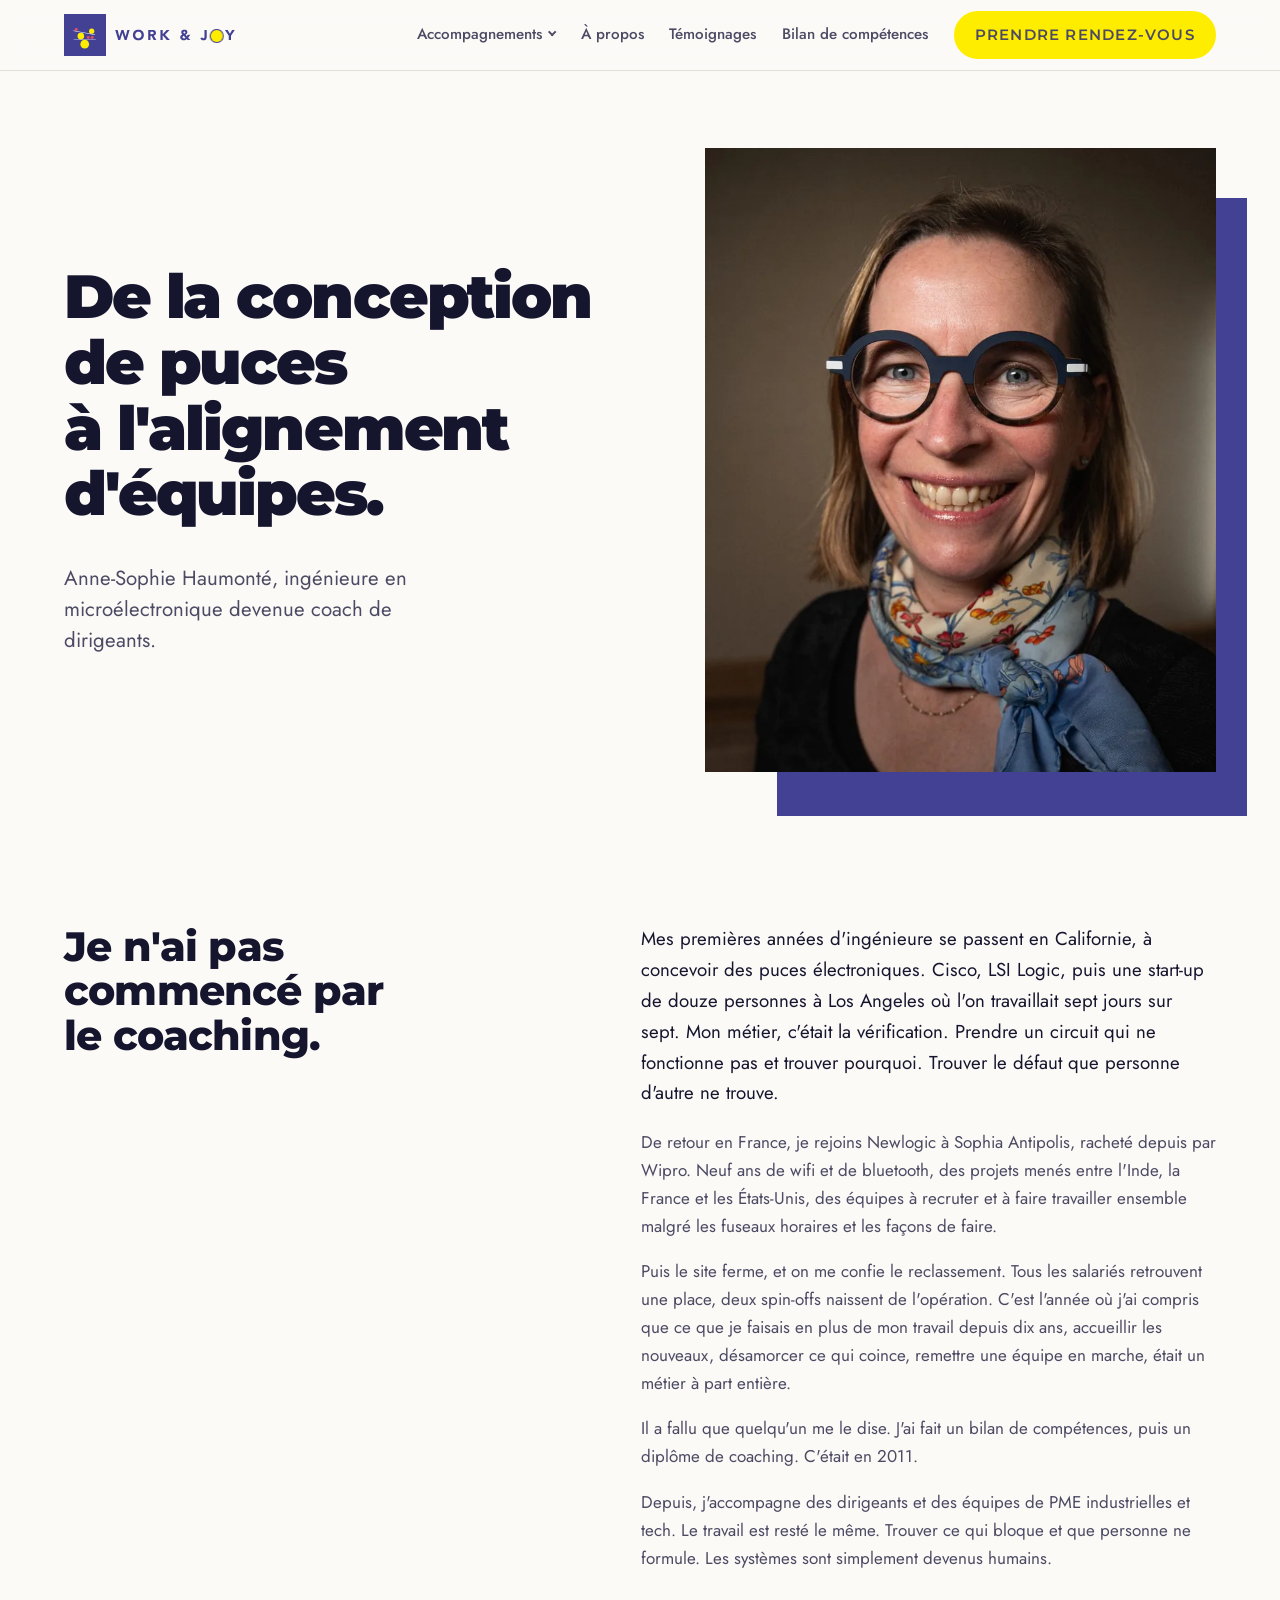
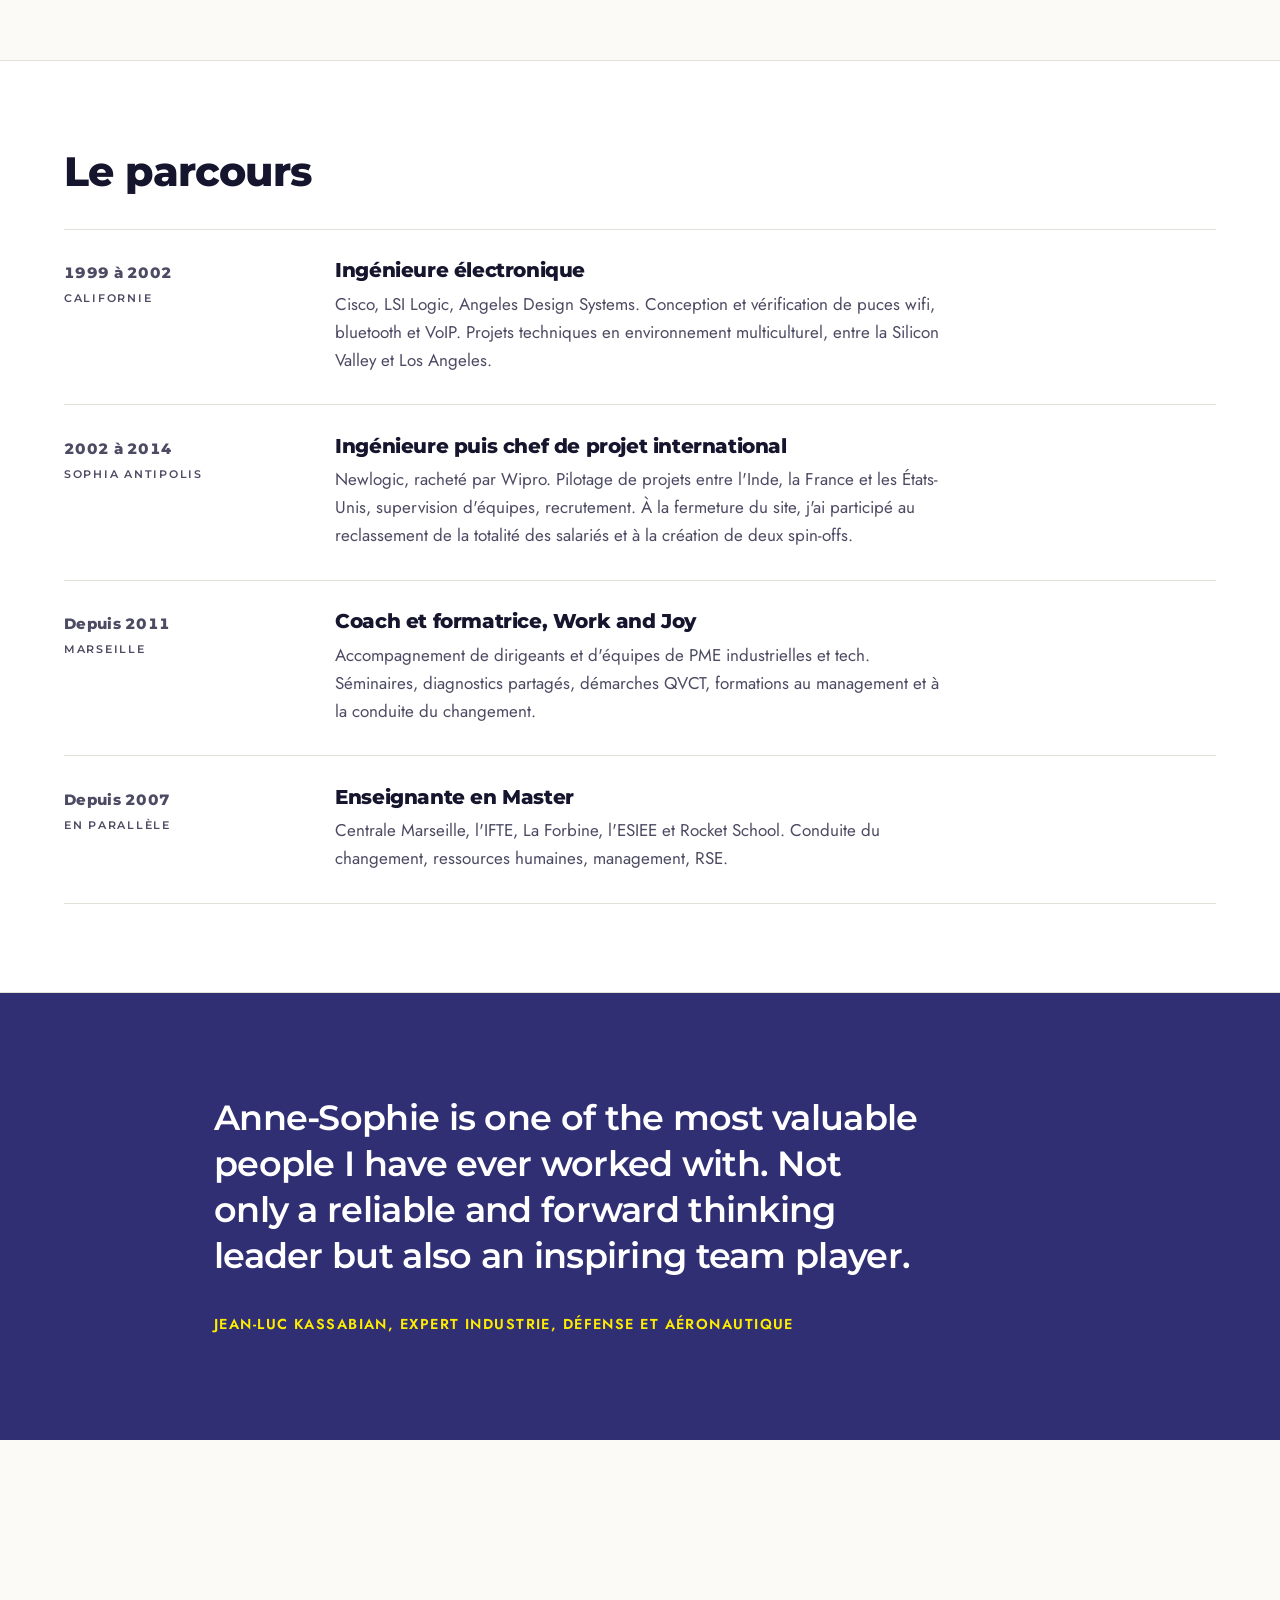
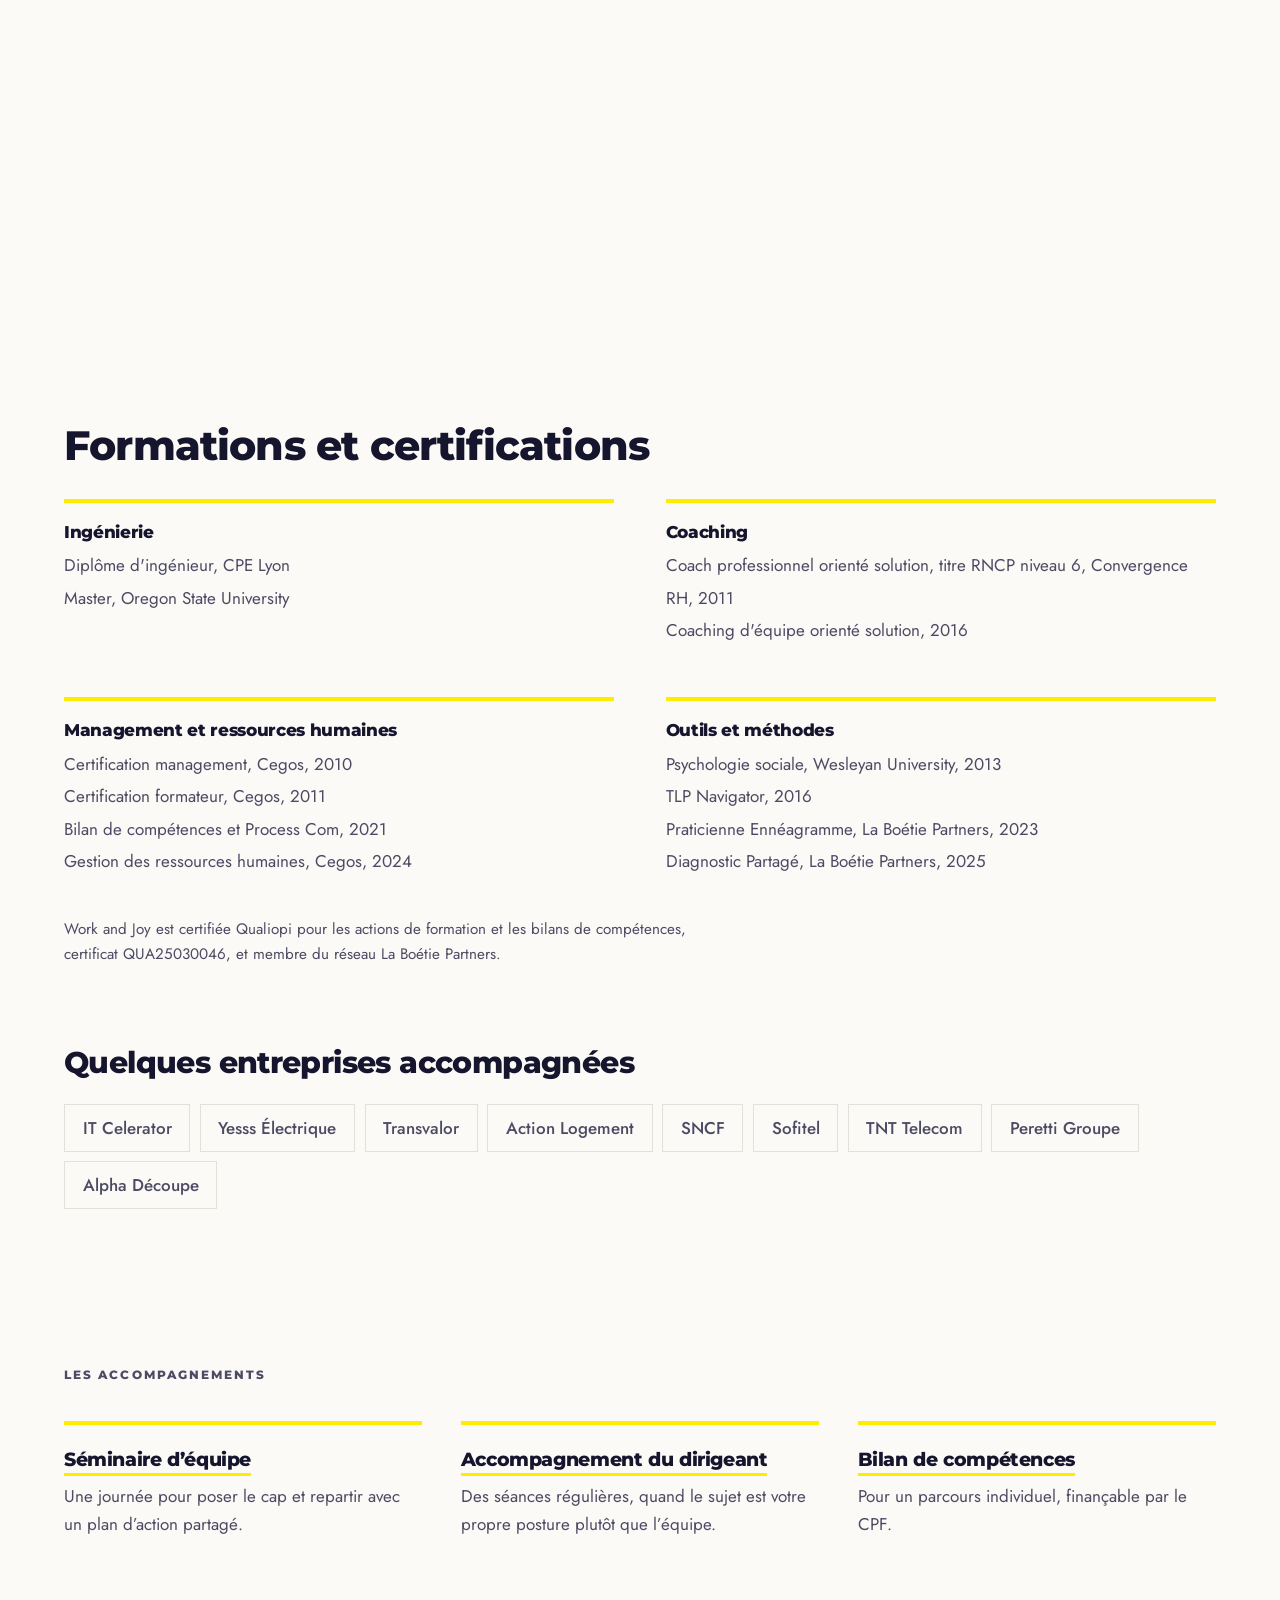
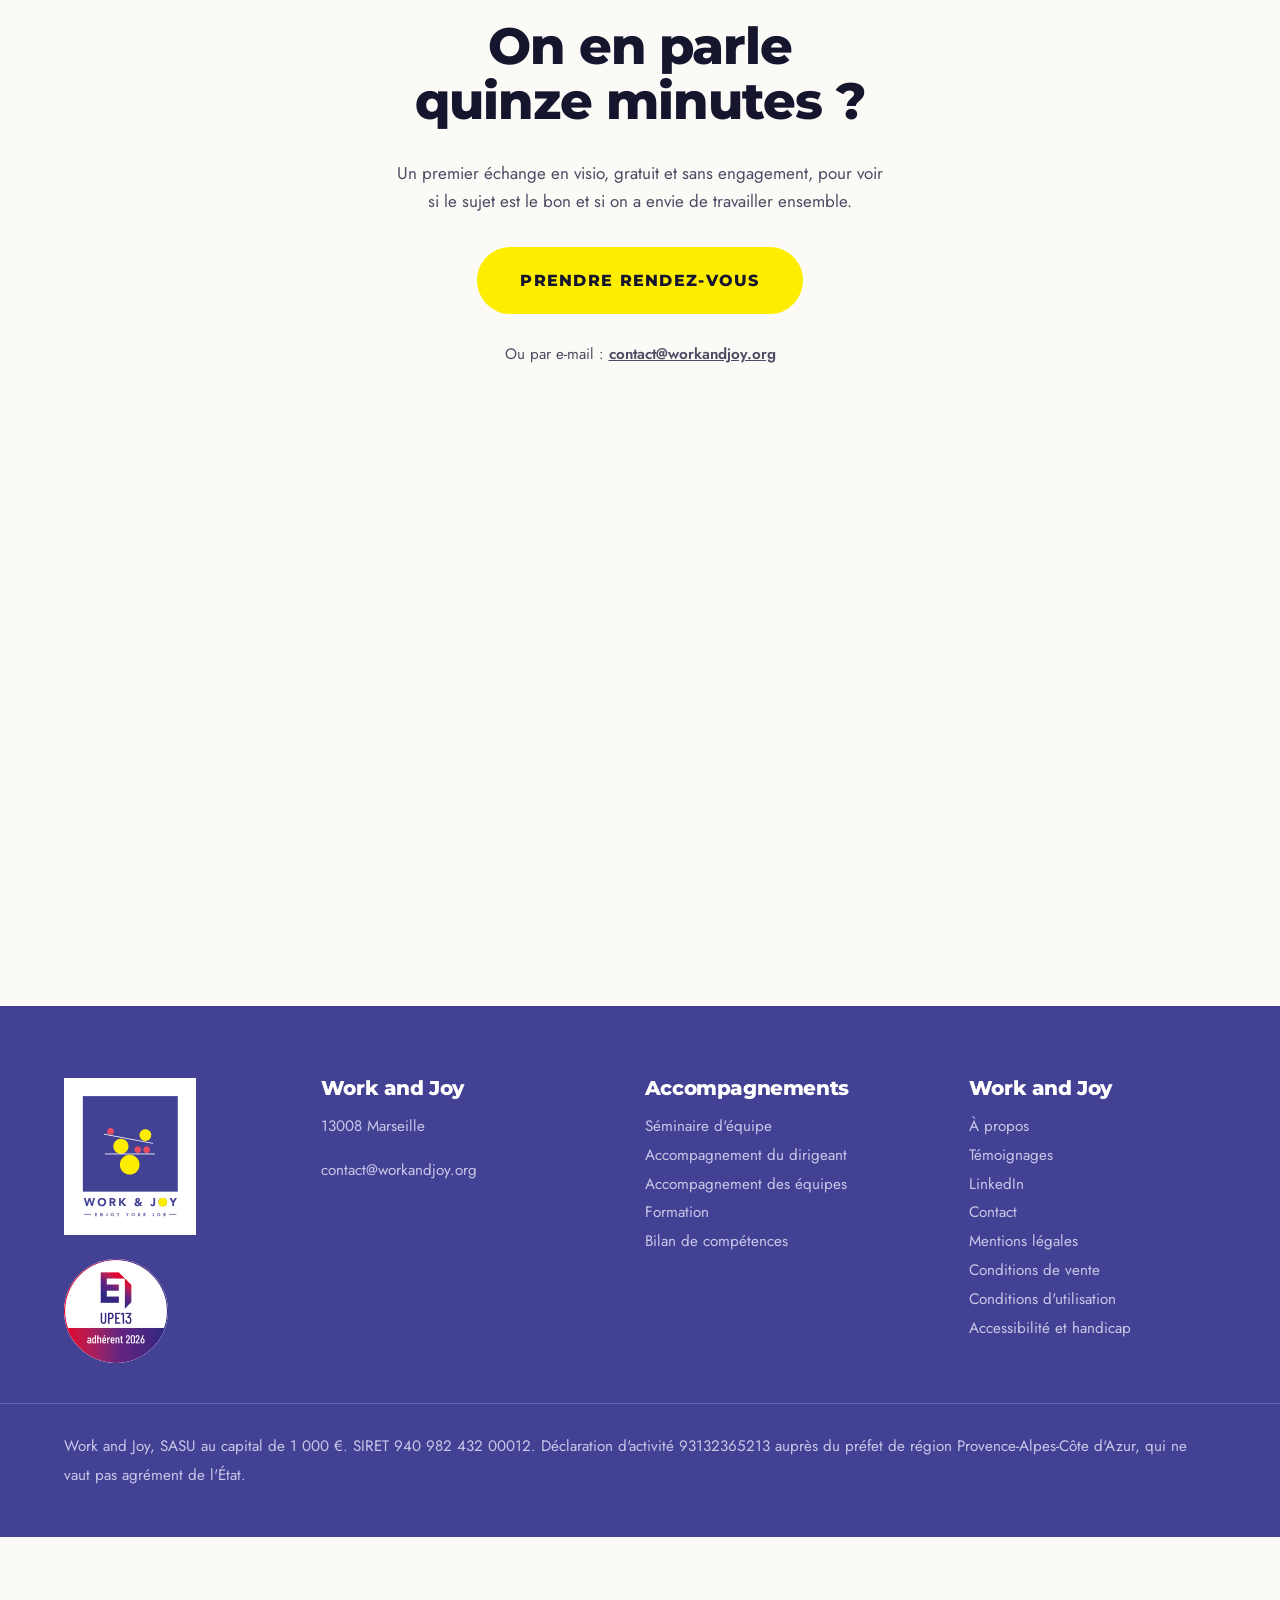
==== commit f4482bad: "Animations, vrai logo, CGV et CGU, version de production" ====
--- a/site/a-propos/index.html
+++ b/site/a-propos/index.html
@@ -242,6 +242,8 @@
         <a href="https://www.linkedin.com/in/haumonte">LinkedIn</a><br>
         <a href="../contact/">Contact</a><br>
         <a href="../mentions-legales/">Mentions légales</a><br>
+        <a href="../cgv/">Conditions de vente</a><br>
+        <a href="../cgu/">Conditions d'utilisation</a><br>
         <a href="../accessibilite-et-handicap/">Accessibilité et handicap</a>
       </p>
     </div>
--- a/site/assets/css/style.css
+++ b/site/assets/css/style.css
@@ -168,6 +168,11 @@
 .btn--lg { padding: 1.15rem 2.6rem; font-size: 1rem; }
 .btn--ghost { background: transparent; border-color: currentColor; color: var(--ink); }
 .btn--ghost:hover { background: var(--ink); border-color: var(--ink); color: var(--bg); }
+/* petits écrans : un bouton ne dépasse jamais la largeur de la page, quitte à passer sur deux lignes */
+@media (max-width: 400px) {
+  .btn { padding-inline: 1.3rem; white-space: normal; text-align: center; }
+  .btn--lg { padding-inline: 1.5rem; }
+}
 
 .actions { display: flex; flex-wrap: wrap; gap: 0.9rem; margin-top: 2.2rem; }
 
@@ -653,7 +658,7 @@
 }
 .offre-head h1 {
   grid-area: titre;
-  font-size: clamp(2.4rem, 5.6vw, 4.2rem); font-weight: 900; letter-spacing: -0.035em;
+  font-size: clamp(min(2.4rem, 9vw), 5.6vw, 4.2rem); font-weight: 900; letter-spacing: -0.035em;
 }
 .offre-head .lede { grid-area: lede; max-width: 42ch; margin-bottom: 1.75rem; }
 .offre-head__keys { grid-area: keys; margin: 0; display: grid; gap: 0.75rem; align-content: start; }
@@ -686,6 +691,8 @@
   padding: clamp(3.5rem, 7vw, 5rem) var(--pad) 0;
 }
 .gains > h2 { font-size: clamp(1.6rem, 3vw, 2.4rem); }
+/* quand le bloc est suivi directement d'un bloc de couleur, il lui faut de l'air en bas */
+.gains--avant-bloc { padding-bottom: clamp(3.5rem, 7vw, 5rem); }
 .gains .temps { padding-inline: 0; max-width: none; padding-bottom: 0; padding-top: 2rem; }
 
 .extra {
@@ -835,7 +842,7 @@
 
 .formules {
   max-width: var(--max); margin: 0 auto;
-  padding: clamp(3.5rem, 7vw, 5rem) var(--pad) 0;
+  padding: clamp(3.5rem, 7vw, 5rem) var(--pad);
 }
 .formules > h2 { font-size: clamp(1.6rem, 3vw, 2.4rem); margin-bottom: 1.75rem; }
 .formules__grid { display: grid; grid-template-columns: repeat(2, 1fr); gap: 1px; background: var(--rule); border: 1px solid var(--rule); }
@@ -898,7 +905,7 @@
 /* pages légales */
 .legal {
   max-width: 820px; margin: 0 auto;
-  padding: clamp(2.5rem, 6vw, 4.5rem) var(--pad) clamp(2rem, 4vw, 3rem);
+  padding: clamp(2.5rem, 6vw, 4.5rem) var(--pad) clamp(3rem, 6vw, 4.5rem);
 }
 .legal h1 { font-size: clamp(2rem, 4.4vw, 3rem); margin-bottom: 1rem; }
 .legal__intro { font-size: 1.15rem; color: var(--ink); max-width: 60ch; margin-bottom: 2rem; }
@@ -908,6 +915,12 @@
 }
 .legal p { color: var(--ink-soft); }
 .legal strong { color: var(--ink); font-weight: 600; }
+/* pages longues : conditions de vente et d'utilisation */
+.legal h3 { font-size: 0.95rem; margin: 1.6rem 0 0.5em; }
+.legal h3 + h3 { margin-top: 0.9rem; }
+.legal ul { color: var(--ink-soft); margin: 0 0 1em; padding-left: 1.25rem; }
+.legal li { margin-bottom: 0.4em; }
+.legal a { overflow-wrap: anywhere; }
 
 /* ======================================================================
    Animations au défilement : la scène de la méthode (accueil), la bille
@@ -987,7 +1000,8 @@
   pointer-events: none; z-index: 49; will-change: transform; visibility: hidden;
 }
 .fil.is-top { z-index: 60; }             /* tant qu'elle est dans l'en-tête, elle passe devant */
-.fil-out .mark__o { fill: transparent; stroke: currentColor; stroke-width: 1.6; }   /* le O du logo reste vide quand la bille est partie */
+/* quand la bille est partie, le O du logo reste vide : un trait fin, tracé à l'intérieur du rond d'origine */
+.fil-out .mark__o { fill: transparent; stroke: currentColor; stroke-width: 1; stroke-opacity: 0.55; r: 13px; }
 /* une fois la bille entrée dans le bouton, il respire doucement tant que la page est figée */
 @keyframes fil-call { 0%, 100% { transform: scale(1); } 50% { transform: scale(1.06); } }
 .btn.is-calling { animation: fil-call 1.5s ease-in-out infinite; }
